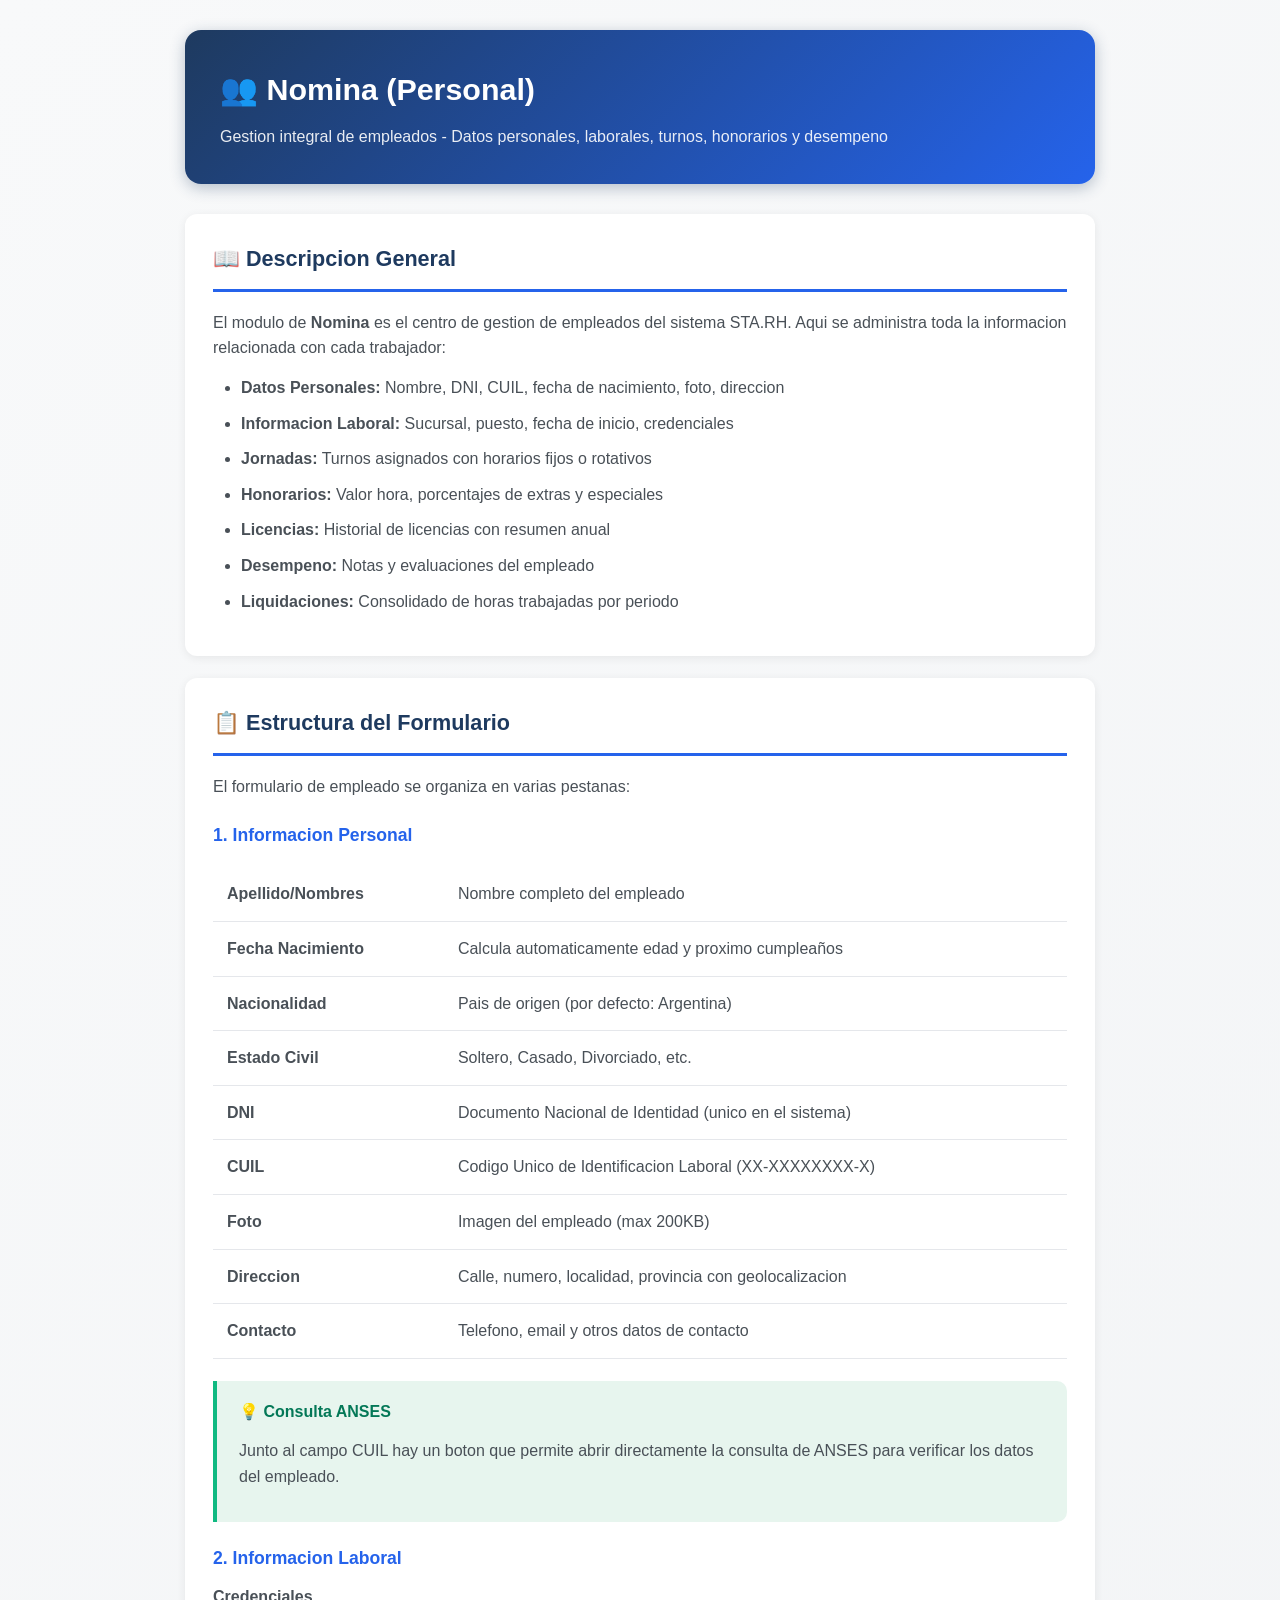
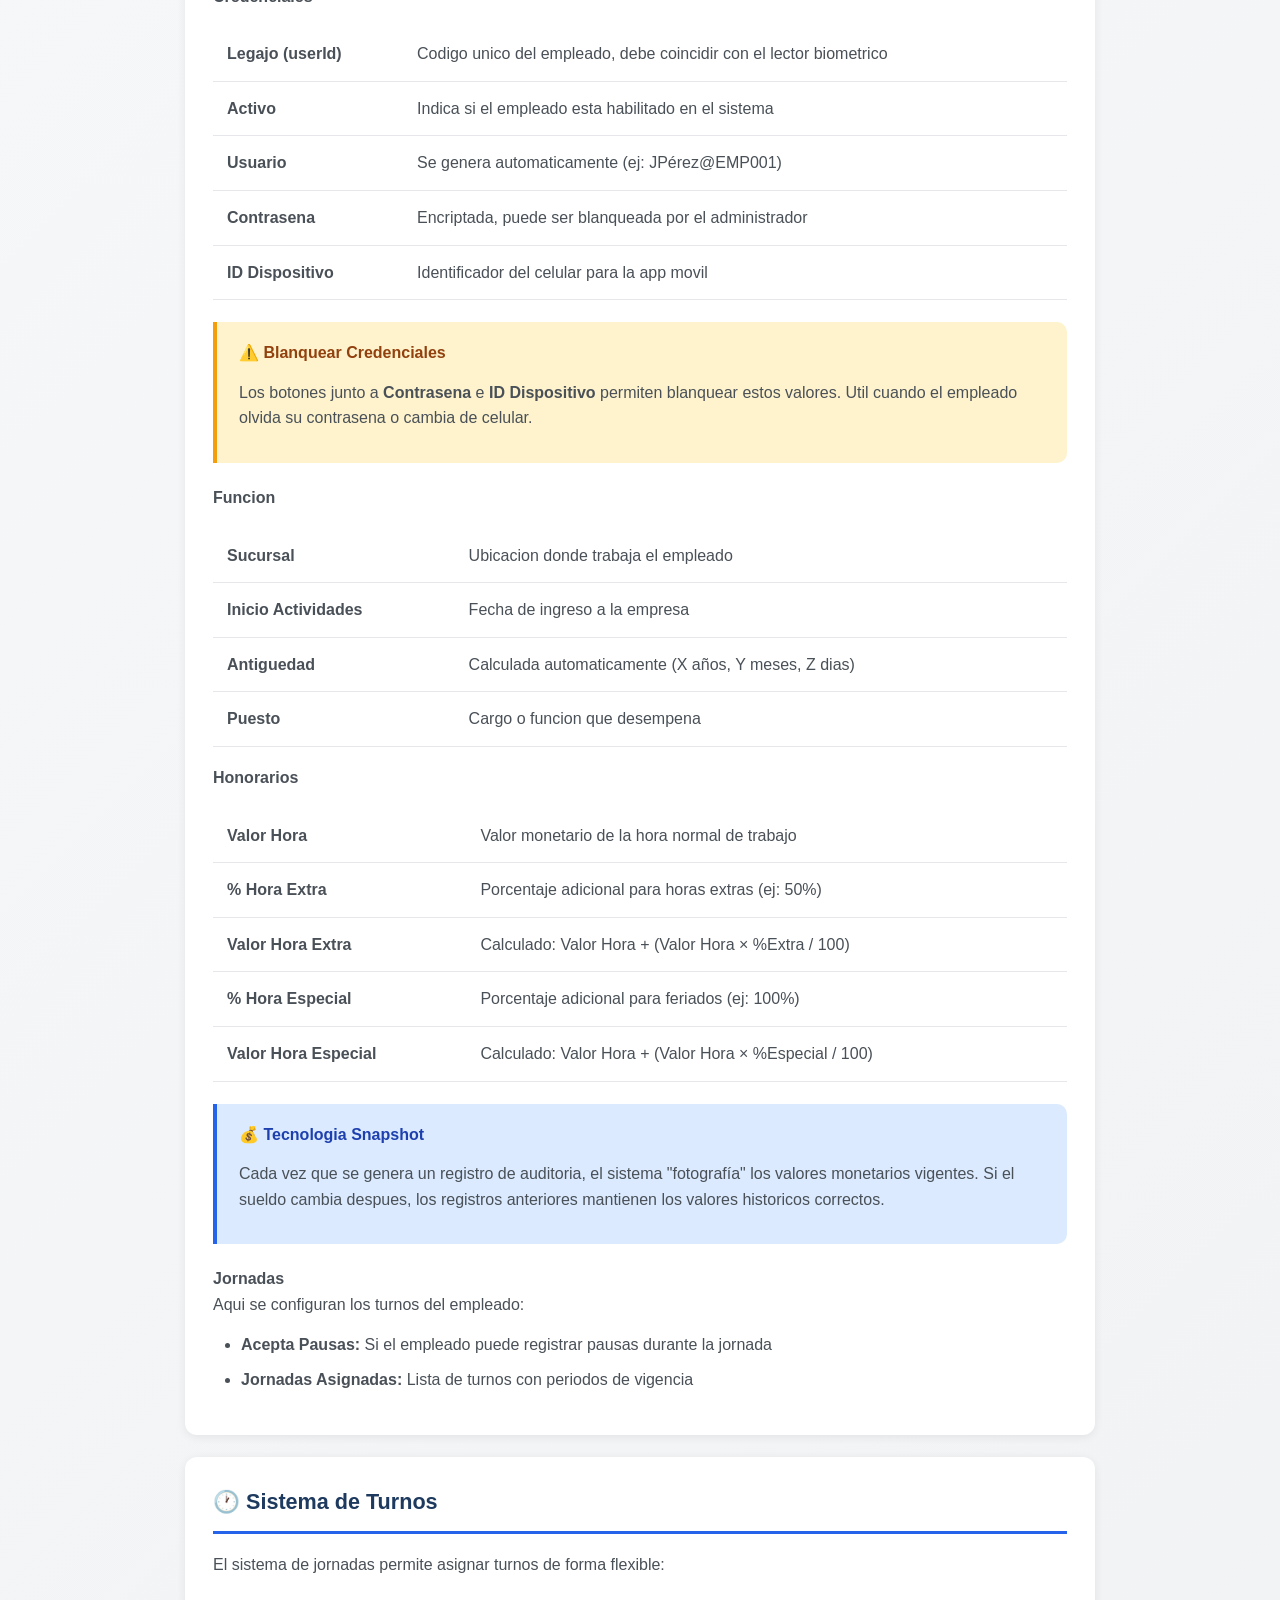
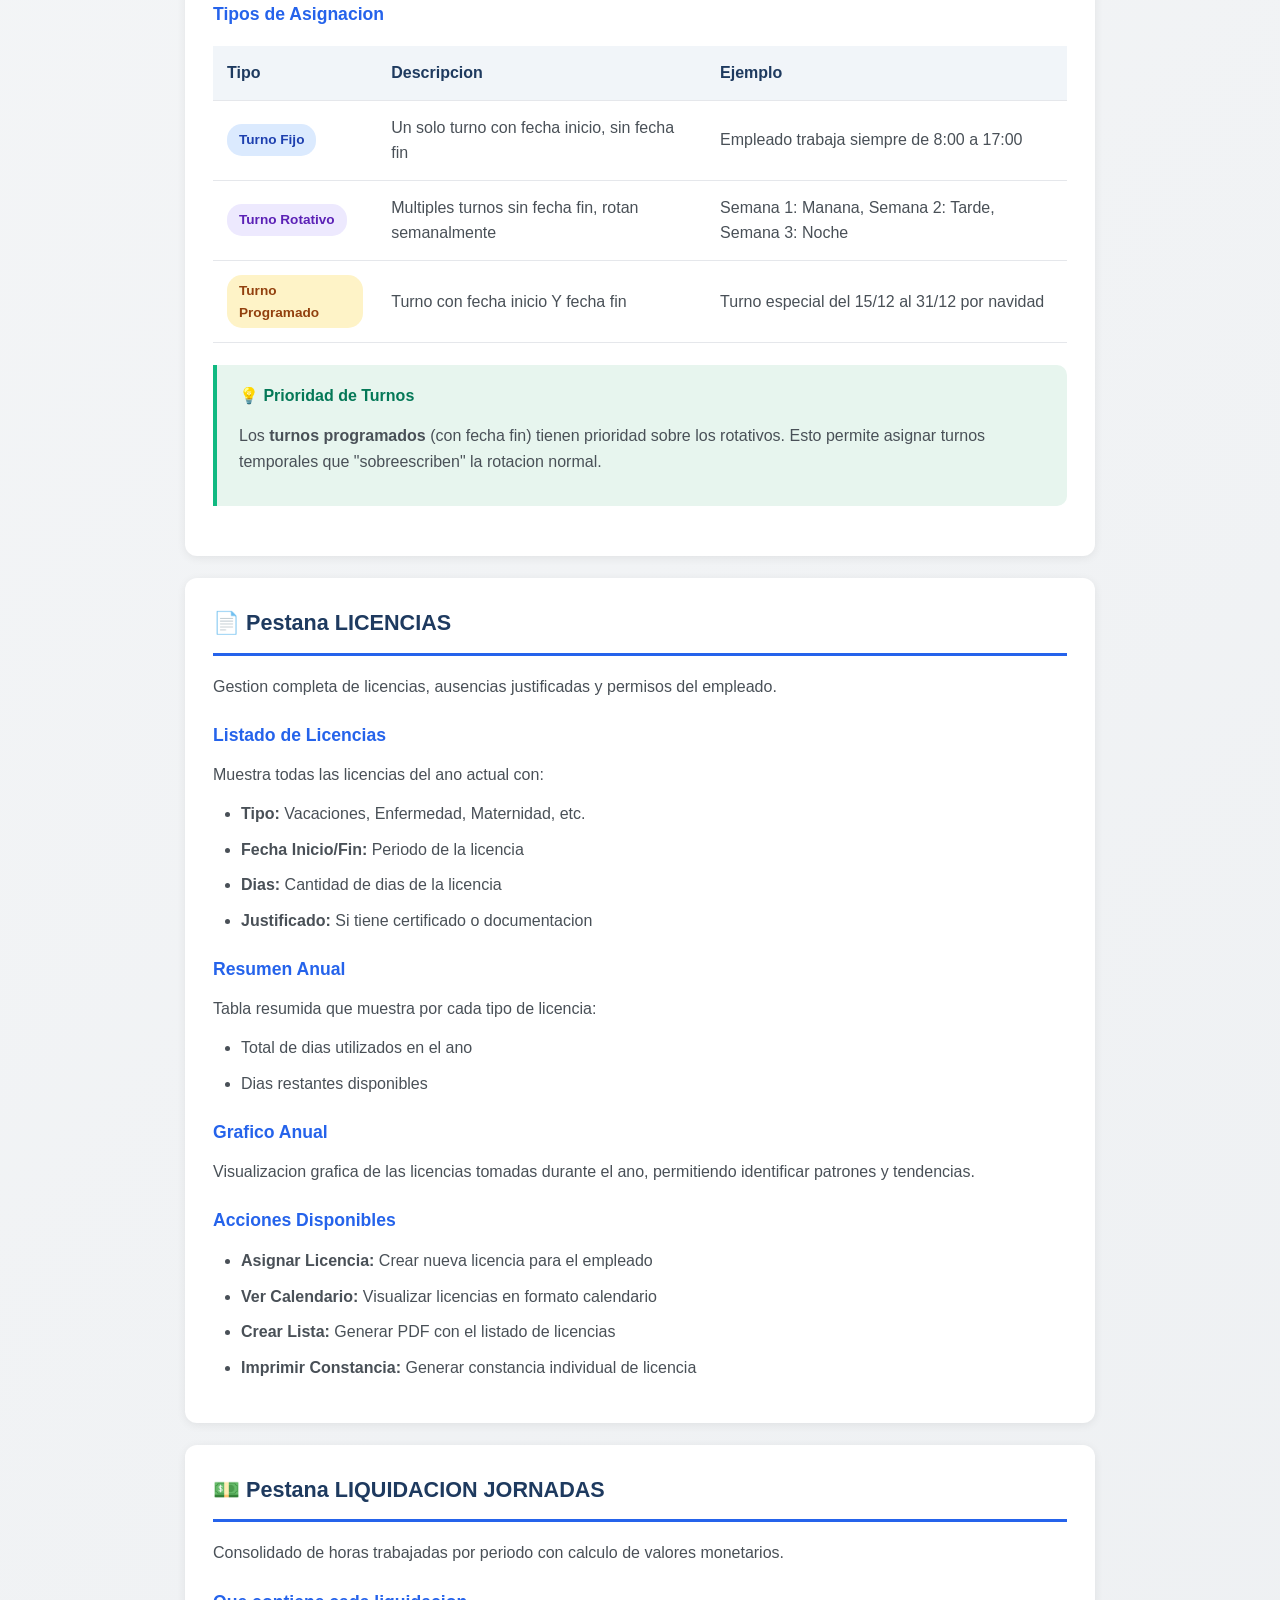
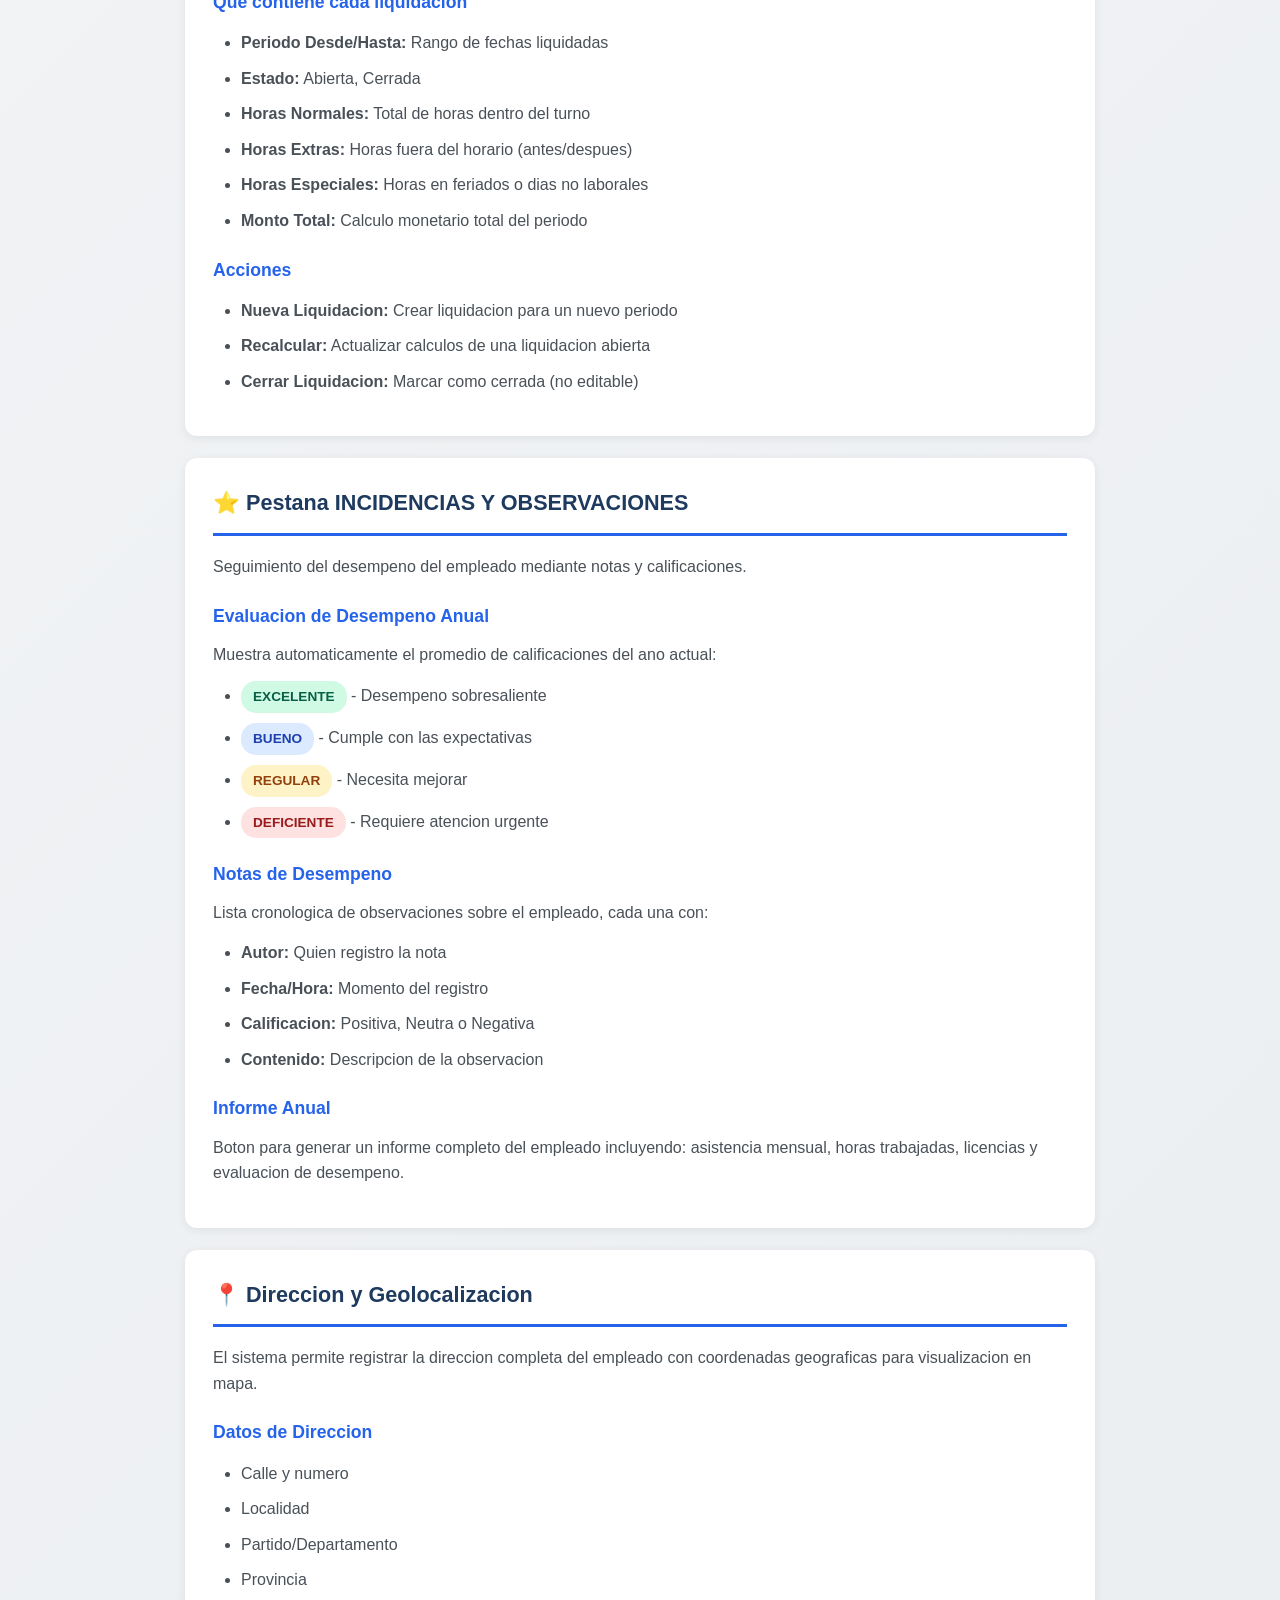
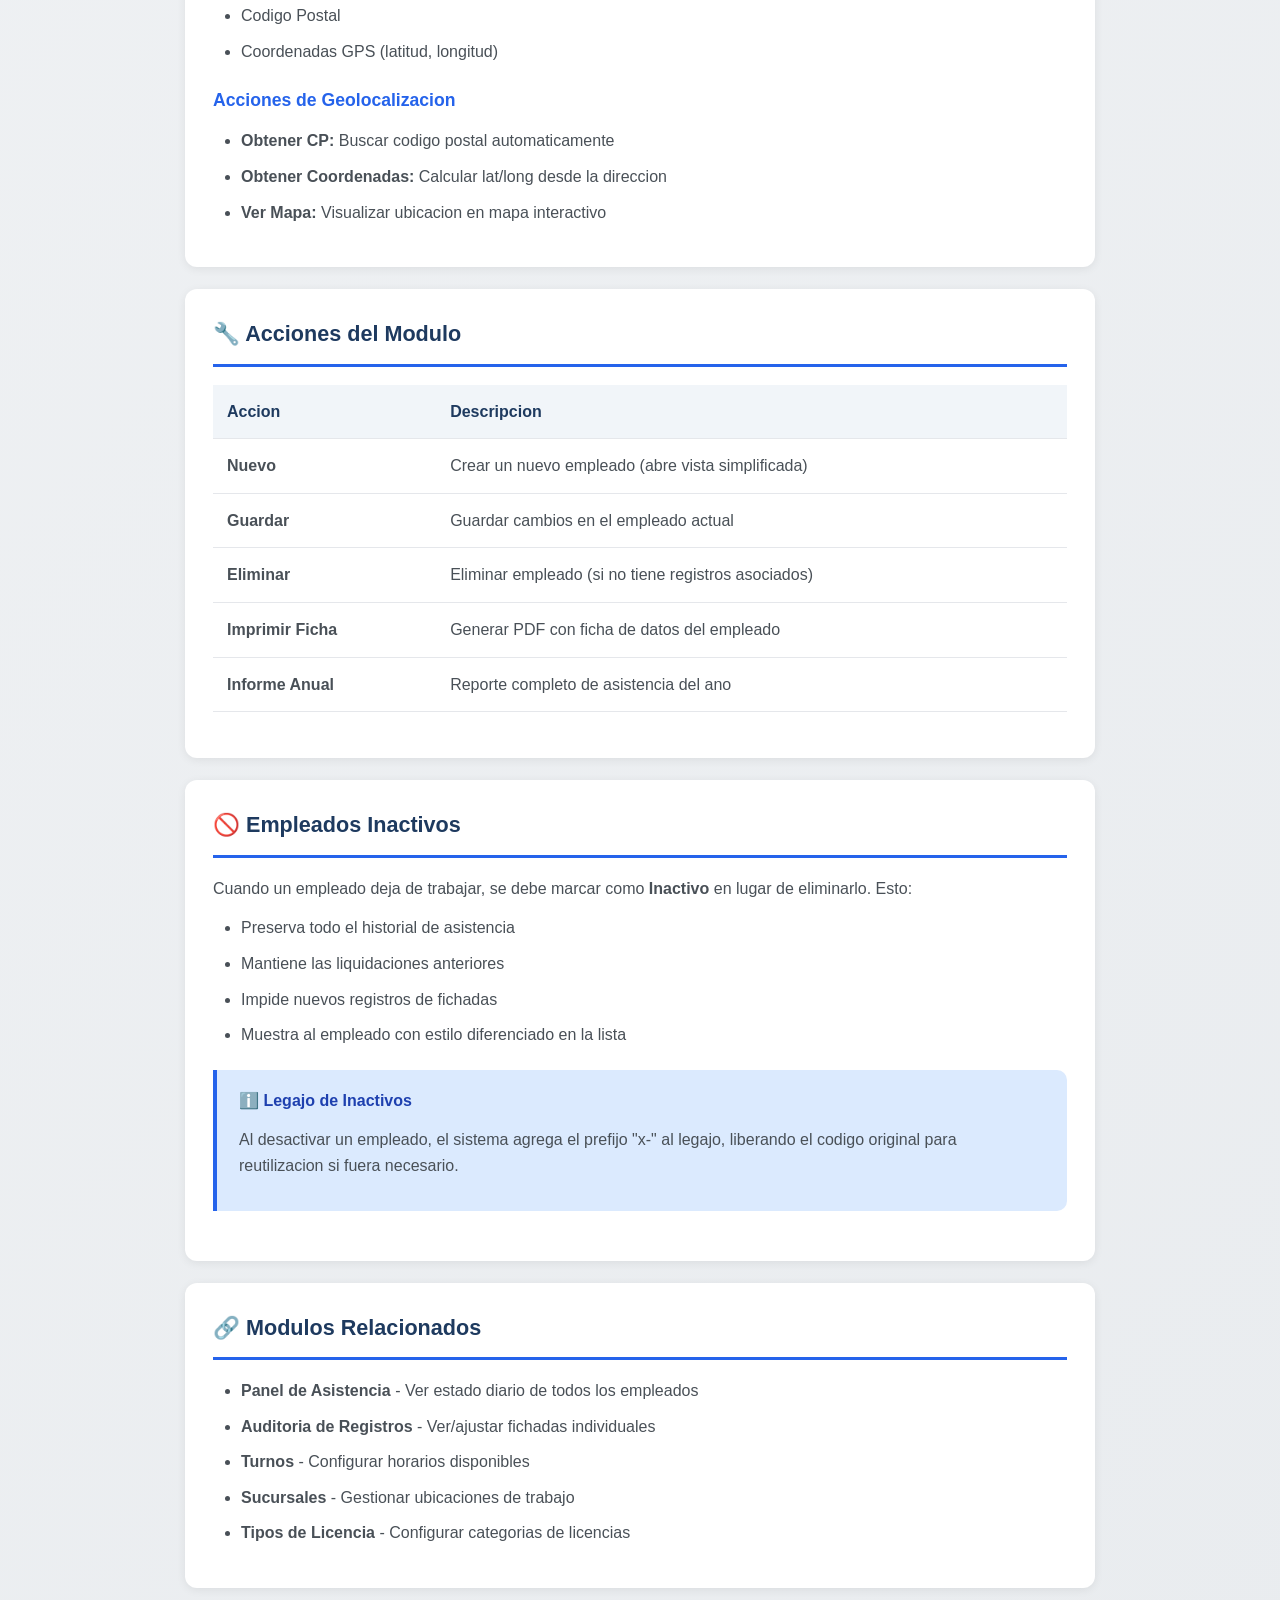
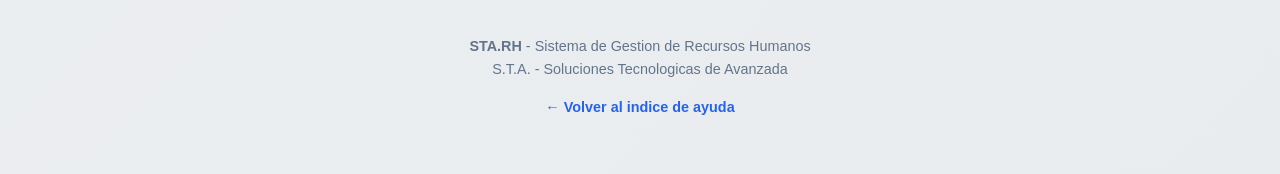
==== src/main/webapp/help/Personal_es.html @ b10b338a "help Signed-off-by: mem1979 <mem1979@gmail.com>" ====
<!DOCTYPE html>
<html lang="es">

<head>
    <meta charset="UTF-8">
    <meta name="viewport" content="width=device-width, initial-scale=1.0">
    <title>Ayuda - Nomina (Personal) | STA.RH</title>
    <link rel="stylesheet" href="help.css">
</head>

<body>
    <div class="help-container">

        <header class="help-header">
            <h1>👥 Nomina (Personal)</h1>
            <p>Gestion integral de empleados - Datos personales, laborales, turnos, honorarios y desempeno</p>
        </header>

        <!-- Descripcion General -->
        <section class="section">
            <h2>📖 Descripcion General</h2>
            <p>
                El modulo de <strong>Nomina</strong> es el centro de gestion de empleados del sistema STA.RH.
                Aqui se administra toda la informacion relacionada con cada trabajador:
            </p>
            <ul>
                <li><strong>Datos Personales:</strong> Nombre, DNI, CUIL, fecha de nacimiento, foto, direccion</li>
                <li><strong>Informacion Laboral:</strong> Sucursal, puesto, fecha de inicio, credenciales</li>
                <li><strong>Jornadas:</strong> Turnos asignados con horarios fijos o rotativos</li>
                <li><strong>Honorarios:</strong> Valor hora, porcentajes de extras y especiales</li>
                <li><strong>Licencias:</strong> Historial de licencias con resumen anual</li>
                <li><strong>Desempeno:</strong> Notas y evaluaciones del empleado</li>
                <li><strong>Liquidaciones:</strong> Consolidado de horas trabajadas por periodo</li>
            </ul>
        </section>

        <!-- Pestanas del Formulario -->
        <section class="section">
            <h2>📋 Estructura del Formulario</h2>
            <p>El formulario de empleado se organiza en varias pestanas:</p>

            <h3>1. Informacion Personal</h3>
            <table class="data-table">
                <tbody>
                    <tr>
                        <td><strong>Apellido/Nombres</strong></td>
                        <td>Nombre completo del empleado</td>
                    </tr>
                    <tr>
                        <td><strong>Fecha Nacimiento</strong></td>
                        <td>Calcula automaticamente edad y proximo cumpleaños</td>
                    </tr>
                    <tr>
                        <td><strong>Nacionalidad</strong></td>
                        <td>Pais de origen (por defecto: Argentina)</td>
                    </tr>
                    <tr>
                        <td><strong>Estado Civil</strong></td>
                        <td>Soltero, Casado, Divorciado, etc.</td>
                    </tr>
                    <tr>
                        <td><strong>DNI</strong></td>
                        <td>Documento Nacional de Identidad (unico en el sistema)</td>
                    </tr>
                    <tr>
                        <td><strong>CUIL</strong></td>
                        <td>Codigo Unico de Identificacion Laboral (XX-XXXXXXXX-X)</td>
                    </tr>
                    <tr>
                        <td><strong>Foto</strong></td>
                        <td>Imagen del empleado (max 200KB)</td>
                    </tr>
                    <tr>
                        <td><strong>Direccion</strong></td>
                        <td>Calle, numero, localidad, provincia con geolocalizacion</td>
                    </tr>
                    <tr>
                        <td><strong>Contacto</strong></td>
                        <td>Telefono, email y otros datos de contacto</td>
                    </tr>
                </tbody>
            </table>

            <div class="tip">
                <p class="tip-title">💡 Consulta ANSES</p>
                <p>
                    Junto al campo CUIL hay un boton que permite abrir directamente la consulta de ANSES
                    para verificar los datos del empleado.
                </p>
            </div>

            <h3>2. Informacion Laboral</h3>
            <h4>Credenciales</h4>
            <table class="data-table">
                <tbody>
                    <tr>
                        <td><strong>Legajo (userId)</strong></td>
                        <td>Codigo unico del empleado, debe coincidir con el lector biometrico</td>
                    </tr>
                    <tr>
                        <td><strong>Activo</strong></td>
                        <td>Indica si el empleado esta habilitado en el sistema</td>
                    </tr>
                    <tr>
                        <td><strong>Usuario</strong></td>
                        <td>Se genera automaticamente (ej: JPérez@EMP001)</td>
                    </tr>
                    <tr>
                        <td><strong>Contrasena</strong></td>
                        <td>Encriptada, puede ser blanqueada por el administrador</td>
                    </tr>
                    <tr>
                        <td><strong>ID Dispositivo</strong></td>
                        <td>Identificador del celular para la app movil</td>
                    </tr>
                </tbody>
            </table>

            <div class="warning">
                <p class="warning-title">⚠️ Blanquear Credenciales</p>
                <p>
                    Los botones junto a <strong>Contrasena</strong> e <strong>ID Dispositivo</strong> permiten
                    blanquear estos valores. Util cuando el empleado olvida su contrasena o cambia de celular.
                </p>
            </div>

            <h4>Funcion</h4>
            <table class="data-table">
                <tbody>
                    <tr>
                        <td><strong>Sucursal</strong></td>
                        <td>Ubicacion donde trabaja el empleado</td>
                    </tr>
                    <tr>
                        <td><strong>Inicio Actividades</strong></td>
                        <td>Fecha de ingreso a la empresa</td>
                    </tr>
                    <tr>
                        <td><strong>Antiguedad</strong></td>
                        <td>Calculada automaticamente (X años, Y meses, Z dias)</td>
                    </tr>
                    <tr>
                        <td><strong>Puesto</strong></td>
                        <td>Cargo o funcion que desempena</td>
                    </tr>
                </tbody>
            </table>

            <h4>Honorarios</h4>
            <table class="data-table">
                <tbody>
                    <tr>
                        <td><strong>Valor Hora</strong></td>
                        <td>Valor monetario de la hora normal de trabajo</td>
                    </tr>
                    <tr>
                        <td><strong>% Hora Extra</strong></td>
                        <td>Porcentaje adicional para horas extras (ej: 50%)</td>
                    </tr>
                    <tr>
                        <td><strong>Valor Hora Extra</strong></td>
                        <td>Calculado: Valor Hora + (Valor Hora × %Extra / 100)</td>
                    </tr>
                    <tr>
                        <td><strong>% Hora Especial</strong></td>
                        <td>Porcentaje adicional para feriados (ej: 100%)</td>
                    </tr>
                    <tr>
                        <td><strong>Valor Hora Especial</strong></td>
                        <td>Calculado: Valor Hora + (Valor Hora × %Especial / 100)</td>
                    </tr>
                </tbody>
            </table>

            <div class="info">
                <p class="info-title">💰 Tecnologia Snapshot</p>
                <p>
                    Cada vez que se genera un registro de auditoria, el sistema "fotografía" los valores
                    monetarios vigentes. Si el sueldo cambia despues, los registros anteriores mantienen
                    los valores historicos correctos.
                </p>
            </div>

            <h4>Jornadas</h4>
            <p>Aqui se configuran los turnos del empleado:</p>
            <ul>
                <li><strong>Acepta Pausas:</strong> Si el empleado puede registrar pausas durante la jornada</li>
                <li><strong>Jornadas Asignadas:</strong> Lista de turnos con periodos de vigencia</li>
            </ul>
        </section>

        <!-- Turnos y Jornadas -->
        <section class="section">
            <h2>🕐 Sistema de Turnos</h2>
            <p>
                El sistema de jornadas permite asignar turnos de forma flexible:
            </p>

            <h3>Tipos de Asignacion</h3>
            <table class="data-table">
                <thead>
                    <tr>
                        <th>Tipo</th>
                        <th>Descripcion</th>
                        <th>Ejemplo</th>
                    </tr>
                </thead>
                <tbody>
                    <tr>
                        <td><span class="status-badge status-blue">Turno Fijo</span></td>
                        <td>Un solo turno con fecha inicio, sin fecha fin</td>
                        <td>Empleado trabaja siempre de 8:00 a 17:00</td>
                    </tr>
                    <tr>
                        <td><span class="status-badge status-purple">Turno Rotativo</span></td>
                        <td>Multiples turnos sin fecha fin, rotan semanalmente</td>
                        <td>Semana 1: Manana, Semana 2: Tarde, Semana 3: Noche</td>
                    </tr>
                    <tr>
                        <td><span class="status-badge status-yellow">Turno Programado</span></td>
                        <td>Turno con fecha inicio Y fecha fin</td>
                        <td>Turno especial del 15/12 al 31/12 por navidad</td>
                    </tr>
                </tbody>
            </table>

            <div class="tip">
                <p class="tip-title">💡 Prioridad de Turnos</p>
                <p>
                    Los <strong>turnos programados</strong> (con fecha fin) tienen prioridad sobre los rotativos.
                    Esto permite asignar turnos temporales que "sobreescriben" la rotacion normal.
                </p>
            </div>
        </section>

        <!-- Licencias -->
        <section class="section">
            <h2>📄 Pestana LICENCIAS</h2>
            <p>
                Gestion completa de licencias, ausencias justificadas y permisos del empleado.
            </p>

            <h3>Listado de Licencias</h3>
            <p>Muestra todas las licencias del ano actual con:</p>
            <ul>
                <li><strong>Tipo:</strong> Vacaciones, Enfermedad, Maternidad, etc.</li>
                <li><strong>Fecha Inicio/Fin:</strong> Periodo de la licencia</li>
                <li><strong>Dias:</strong> Cantidad de dias de la licencia</li>
                <li><strong>Justificado:</strong> Si tiene certificado o documentacion</li>
            </ul>

            <h3>Resumen Anual</h3>
            <p>
                Tabla resumida que muestra por cada tipo de licencia:
            </p>
            <ul>
                <li>Total de dias utilizados en el ano</li>
                <li>Dias restantes disponibles</li>
            </ul>

            <h3>Grafico Anual</h3>
            <p>
                Visualizacion grafica de las licencias tomadas durante el ano,
                permitiendo identificar patrones y tendencias.
            </p>

            <h3>Acciones Disponibles</h3>
            <ul>
                <li><strong>Asignar Licencia:</strong> Crear nueva licencia para el empleado</li>
                <li><strong>Ver Calendario:</strong> Visualizar licencias en formato calendario</li>
                <li><strong>Crear Lista:</strong> Generar PDF con el listado de licencias</li>
                <li><strong>Imprimir Constancia:</strong> Generar constancia individual de licencia</li>
            </ul>
        </section>

        <!-- Liquidacion -->
        <section class="section">
            <h2>💵 Pestana LIQUIDACION JORNADAS</h2>
            <p>
                Consolidado de horas trabajadas por periodo con calculo de valores monetarios.
            </p>

            <h3>Que contiene cada liquidacion</h3>
            <ul>
                <li><strong>Periodo Desde/Hasta:</strong> Rango de fechas liquidadas</li>
                <li><strong>Estado:</strong> Abierta, Cerrada</li>
                <li><strong>Horas Normales:</strong> Total de horas dentro del turno</li>
                <li><strong>Horas Extras:</strong> Horas fuera del horario (antes/despues)</li>
                <li><strong>Horas Especiales:</strong> Horas en feriados o dias no laborales</li>
                <li><strong>Monto Total:</strong> Calculo monetario total del periodo</li>
            </ul>

            <h3>Acciones</h3>
            <ul>
                <li><strong>Nueva Liquidacion:</strong> Crear liquidacion para un nuevo periodo</li>
                <li><strong>Recalcular:</strong> Actualizar calculos de una liquidacion abierta</li>
                <li><strong>Cerrar Liquidacion:</strong> Marcar como cerrada (no editable)</li>
            </ul>
        </section>

        <!-- Desempeno -->
        <section class="section">
            <h2>⭐ Pestana INCIDENCIAS Y OBSERVACIONES</h2>
            <p>
                Seguimiento del desempeno del empleado mediante notas y calificaciones.
            </p>

            <h3>Evaluacion de Desempeno Anual</h3>
            <p>
                Muestra automaticamente el promedio de calificaciones del ano actual:
            </p>
            <ul>
                <li><span class="status-badge status-green">EXCELENTE</span> - Desempeno sobresaliente</li>
                <li><span class="status-badge status-blue">BUENO</span> - Cumple con las expectativas</li>
                <li><span class="status-badge status-yellow">REGULAR</span> - Necesita mejorar</li>
                <li><span class="status-badge status-red">DEFICIENTE</span> - Requiere atencion urgente</li>
            </ul>

            <h3>Notas de Desempeno</h3>
            <p>
                Lista cronologica de observaciones sobre el empleado, cada una con:
            </p>
            <ul>
                <li><strong>Autor:</strong> Quien registro la nota</li>
                <li><strong>Fecha/Hora:</strong> Momento del registro</li>
                <li><strong>Calificacion:</strong> Positiva, Neutra o Negativa</li>
                <li><strong>Contenido:</strong> Descripcion de la observacion</li>
            </ul>

            <h3>Informe Anual</h3>
            <p>
                Boton para generar un informe completo del empleado incluyendo:
                asistencia mensual, horas trabajadas, licencias y evaluacion de desempeno.
            </p>
        </section>

        <!-- Direccion y Mapa -->
        <section class="section">
            <h2>📍 Direccion y Geolocalizacion</h2>
            <p>
                El sistema permite registrar la direccion completa del empleado con
                coordenadas geograficas para visualizacion en mapa.
            </p>

            <h3>Datos de Direccion</h3>
            <ul>
                <li>Calle y numero</li>
                <li>Localidad</li>
                <li>Partido/Departamento</li>
                <li>Provincia</li>
                <li>Codigo Postal</li>
                <li>Coordenadas GPS (latitud, longitud)</li>
            </ul>

            <h3>Acciones de Geolocalizacion</h3>
            <ul>
                <li><strong>Obtener CP:</strong> Buscar codigo postal automaticamente</li>
                <li><strong>Obtener Coordenadas:</strong> Calcular lat/long desde la direccion</li>
                <li><strong>Ver Mapa:</strong> Visualizar ubicacion en mapa interactivo</li>
            </ul>
        </section>

        <!-- Acciones del Modulo -->
        <section class="section">
            <h2>🔧 Acciones del Modulo</h2>

            <table class="data-table">
                <thead>
                    <tr>
                        <th>Accion</th>
                        <th>Descripcion</th>
                    </tr>
                </thead>
                <tbody>
                    <tr>
                        <td><strong>Nuevo</strong></td>
                        <td>Crear un nuevo empleado (abre vista simplificada)</td>
                    </tr>
                    <tr>
                        <td><strong>Guardar</strong></td>
                        <td>Guardar cambios en el empleado actual</td>
                    </tr>
                    <tr>
                        <td><strong>Eliminar</strong></td>
                        <td>Eliminar empleado (si no tiene registros asociados)</td>
                    </tr>
                    <tr>
                        <td><strong>Imprimir Ficha</strong></td>
                        <td>Generar PDF con ficha de datos del empleado</td>
                    </tr>
                    <tr>
                        <td><strong>Informe Anual</strong></td>
                        <td>Reporte completo de asistencia del ano</td>
                    </tr>
                </tbody>
            </table>
        </section>

        <!-- Empleados Inactivos -->
        <section class="section">
            <h2>🚫 Empleados Inactivos</h2>
            <p>
                Cuando un empleado deja de trabajar, se debe marcar como <strong>Inactivo</strong>
                en lugar de eliminarlo. Esto:
            </p>
            <ul>
                <li>Preserva todo el historial de asistencia</li>
                <li>Mantiene las liquidaciones anteriores</li>
                <li>Impide nuevos registros de fichadas</li>
                <li>Muestra al empleado con estilo diferenciado en la lista</li>
            </ul>

            <div class="info">
                <p class="info-title">ℹ️ Legajo de Inactivos</p>
                <p>
                    Al desactivar un empleado, el sistema agrega el prefijo "x-" al legajo,
                    liberando el codigo original para reutilizacion si fuera necesario.
                </p>
            </div>
        </section>

        <!-- Modulos Relacionados -->
        <section class="section">
            <h2>🔗 Modulos Relacionados</h2>
            <ul>
                <li><strong>Panel de Asistencia</strong> - Ver estado diario de todos los empleados</li>
                <li><strong>Auditoria de Registros</strong> - Ver/ajustar fichadas individuales</li>
                <li><strong>Turnos</strong> - Configurar horarios disponibles</li>
                <li><strong>Sucursales</strong> - Gestionar ubicaciones de trabajo</li>
                <li><strong>Tipos de Licencia</strong> - Configurar categorias de licencias</li>
            </ul>
        </section>

        <footer class="help-footer">
            <p><strong>STA.RH</strong> - Sistema de Gestion de Recursos Humanos</p>
            <p>S.T.A. - Soluciones Tecnologicas de Avanzada</p>
            <a href="index.html" class="back-link">← Volver al indice de ayuda</a>
        </footer>

    </div>
</body>

</html>
---- src/main/webapp/help/help.css ----
/* =============================================================================
   HELP SYSTEM STYLES - STA.RH
   ============================================================================= */

* {
    margin: 0;
    padding: 0;
    box-sizing: border-box;
}

body {
    font-family: 'Segoe UI', Tahoma, Geneva, Verdana, sans-serif;
    line-height: 1.6;
    color: #495057;
    background: linear-gradient(135deg, #f8f9fa 0%, #e9ecef 100%);
    min-height: 100vh;
}

.help-container {
    max-width: 950px;
    margin: 0 auto;
    padding: 30px 20px;
}

.help-header {
    background: linear-gradient(135deg, #1e3a5f 0%, #2563eb 100%);
    color: white;
    padding: 35px;
    border-radius: 16px;
    margin-bottom: 30px;
    box-shadow: 0 4px 15px rgba(30, 58, 95, 0.3);
}

.help-header h1 {
    font-size: 1.9rem;
    margin-bottom: 10px;
}

.help-header p {
    opacity: 0.9;
    font-size: 1rem;
}

.section {
    background: white;
    border-radius: 12px;
    padding: 28px;
    margin-bottom: 22px;
    box-shadow: 0 2px 10px rgba(0, 0, 0, 0.07);
}

.section h2 {
    color: #1e3a5f;
    font-size: 1.35rem;
    margin-bottom: 18px;
    padding-bottom: 12px;
    border-bottom: 3px solid #2563eb;
}

.section h3 {
    color: #2563eb;
    font-size: 1.1rem;
    margin: 22px 0 12px;
}

.section p {
    margin-bottom: 14px;
}

.section ul,
.section ol {
    margin: 14px 0 14px 28px;
}

.section li {
    margin-bottom: 10px;
}

/* Alert boxes */
.tip {
    background: #e7f5ee;
    border-left: 4px solid #10b981;
    padding: 18px 22px;
    border-radius: 0 10px 10px 0;
    margin: 22px 0;
}

.tip-title {
    color: #047857;
    font-weight: 700;
    margin-bottom: 8px;
}

.warning {
    background: #fef3cd;
    border-left: 4px solid #f59e0b;
    padding: 18px 22px;
    border-radius: 0 10px 10px 0;
    margin: 22px 0;
}

.warning-title {
    color: #92400e;
    font-weight: 700;
    margin-bottom: 8px;
}

.info {
    background: #dbeafe;
    border-left: 4px solid #2563eb;
    padding: 18px 22px;
    border-radius: 0 10px 10px 0;
    margin: 22px 0;
}

.info-title {
    color: #1e40af;
    font-weight: 700;
    margin-bottom: 8px;
}

/* Tables */
.data-table {
    width: 100%;
    border-collapse: collapse;
    margin: 18px 0;
}

.data-table th,
.data-table td {
    padding: 14px;
    text-align: left;
    border-bottom: 1px solid #e5e7eb;
}

.data-table th {
    background: #f1f5f9;
    color: #1e3a5f;
    font-weight: 600;
}

.data-table tr:hover {
    background: #f8fafc;
}

/* Status badges */
.status-badge {
    display: inline-block;
    padding: 5px 12px;
    border-radius: 15px;
    font-size: 0.85rem;
    font-weight: 600;
}

.status-green {
    background: #d1fae5;
    color: #065f46;
}

.status-yellow {
    background: #fef3c7;
    color: #92400e;
}

.status-red {
    background: #fee2e2;
    color: #991b1b;
}

.status-blue {
    background: #dbeafe;
    color: #1e40af;
}

.status-purple {
    background: #ede9fe;
    color: #5b21b6;
}

.status-gray {
    background: #f3f4f6;
    color: #374151;
}

/* Footer */
.help-footer {
    text-align: center;
    padding: 25px;
    color: #64748b;
    font-size: 0.9rem;
}

.back-link {
    display: inline-block;
    margin-top: 15px;
    color: #2563eb;
    text-decoration: none;
    font-weight: 600;
}

.back-link:hover {
    text-decoration: underline;
}

/* Field groups */
.field-group {
    background: #f8fafc;
    border-radius: 8px;
    padding: 15px;
    margin: 10px 0;
}

.field-name {
    font-weight: 600;
    color: #1e3a5f;
}

/* Index page specific */
.module-grid {
    display: grid;
    grid-template-columns: repeat(auto-fit, minmax(280px, 1fr));
    gap: 20px;
}

.module-card {
    background: white;
    border-radius: 12px;
    padding: 25px;
    box-shadow: 0 2px 8px rgba(0, 0, 0, 0.08);
    text-decoration: none;
    color: inherit;
    transition: all 0.3s ease;
    border-left: 4px solid #2563eb;
    display: block;
}

.module-card:hover {
    transform: translateY(-4px);
    box-shadow: 0 8px 20px rgba(0, 0, 0, 0.12);
    border-left-color: #1e3a5f;
}

.module-card h3 {
    color: #1e3a5f;
    font-size: 1.2rem;
    margin-bottom: 10px;
}

.module-card p {
    color: #666;
    font-size: 0.95rem;
}

.module-icon {
    font-size: 1.5rem;
    margin-bottom: 10px;
}

.coming-soon {
    opacity: 0.6;
    cursor: default;
}

.coming-soon:hover {
    transform: none;
    box-shadow: 0 2px 8px rgba(0, 0, 0, 0.08);
}

.badge {
    display: inline-block;
    background: #fff9d6;
    color: #665200;
    font-size: 0.75rem;
    padding: 2px 8px;
    border-radius: 10px;
    margin-left: 8px;
}

/* Index header variant */
.help-header-index {
    background: linear-gradient(135deg, #1e3a5f 0%, #2563eb 100%);
    color: white;
    padding: 40px 30px;
    border-radius: 16px;
    margin-bottom: 30px;
    text-align: center;
    box-shadow: 0 4px 15px rgba(30, 58, 95, 0.3);
}

.help-header-index h1 {
    font-size: 2rem;
    margin-bottom: 10px;
}

.help-header-index p {
    opacity: 0.9;
    font-size: 1.1rem;
}
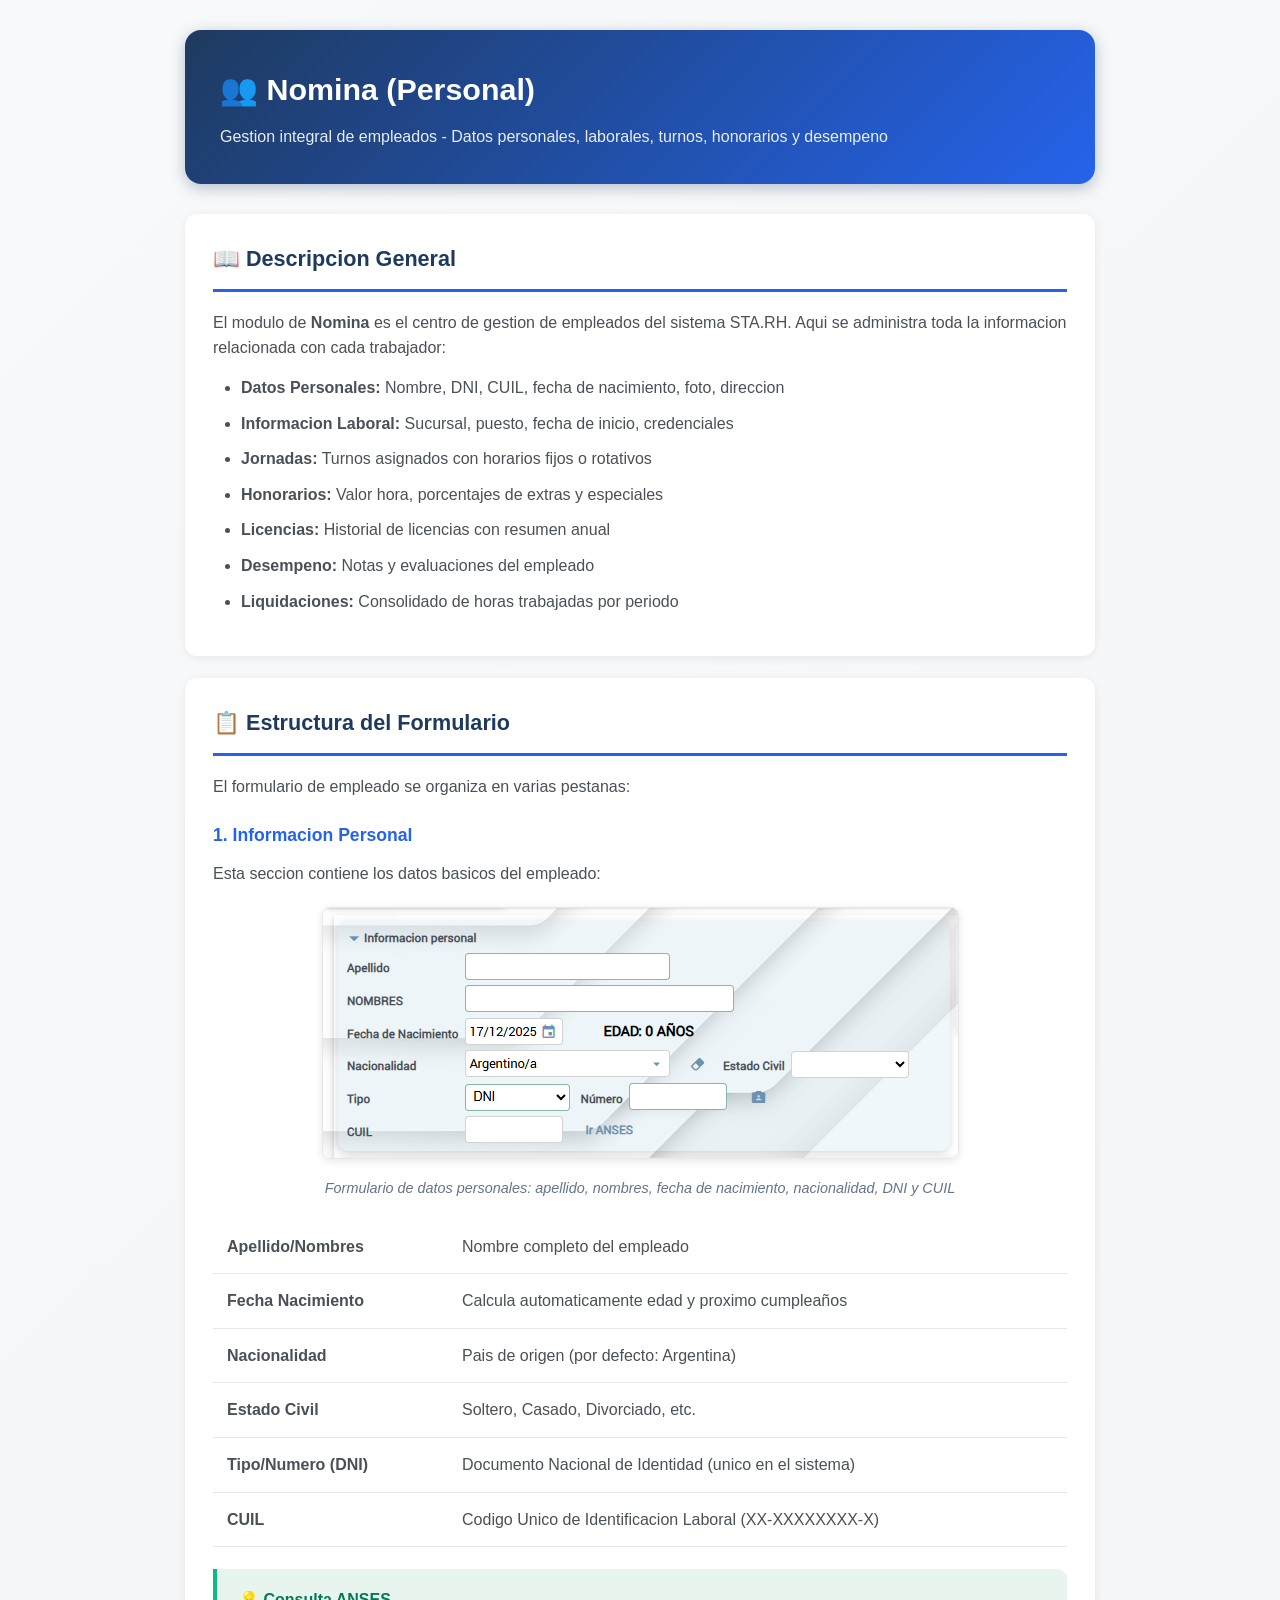
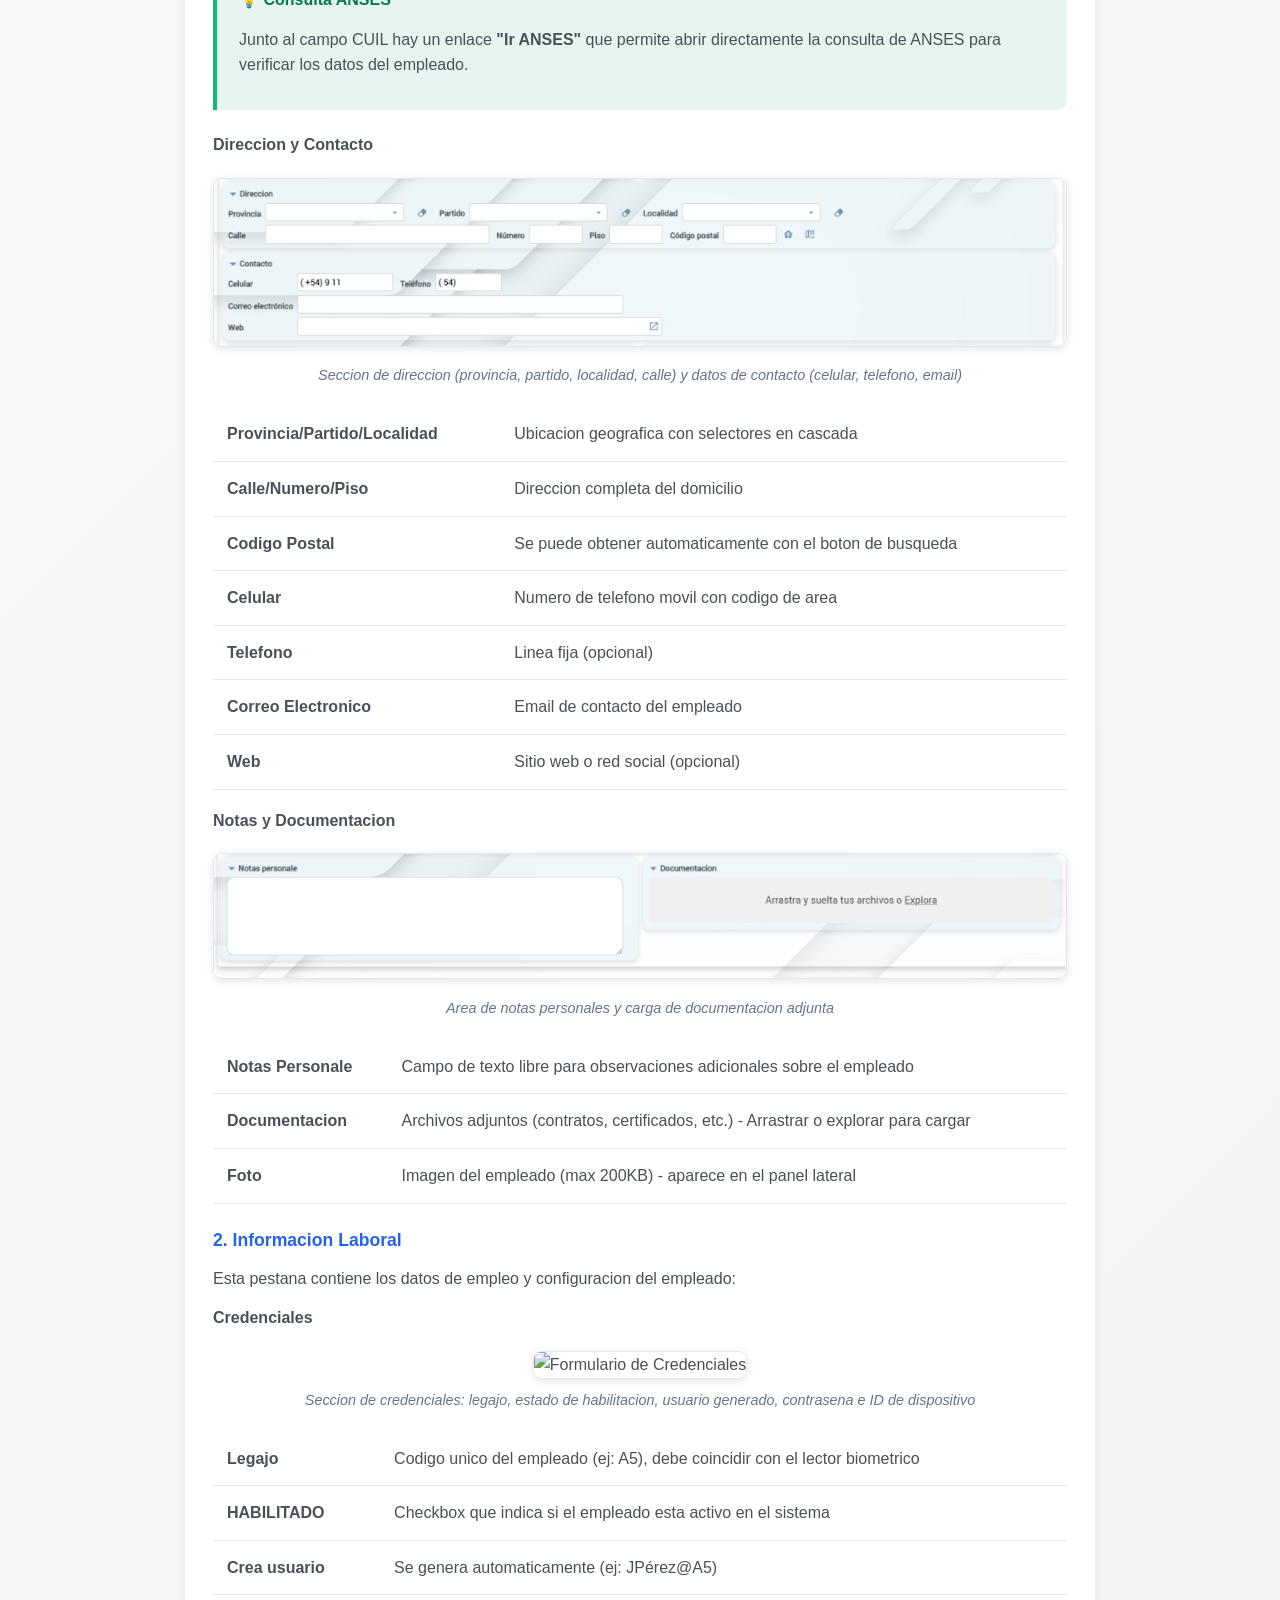
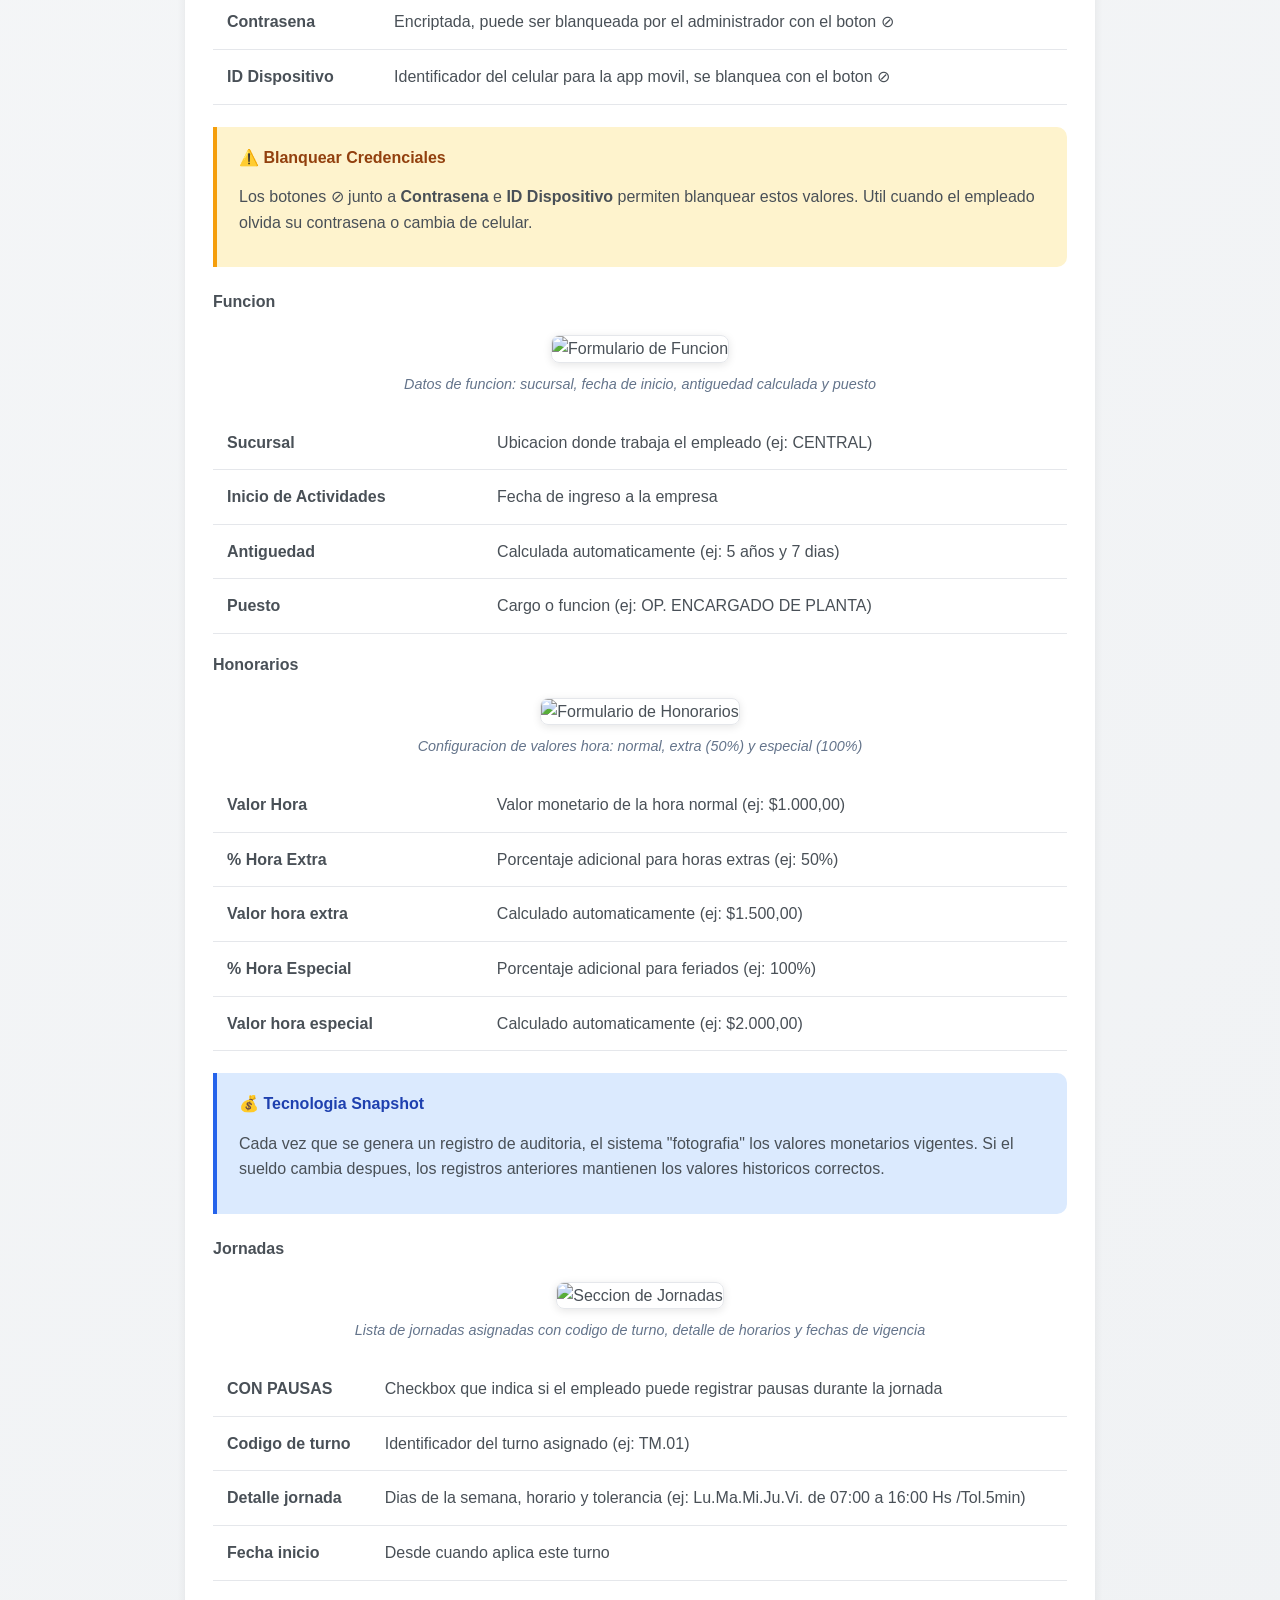
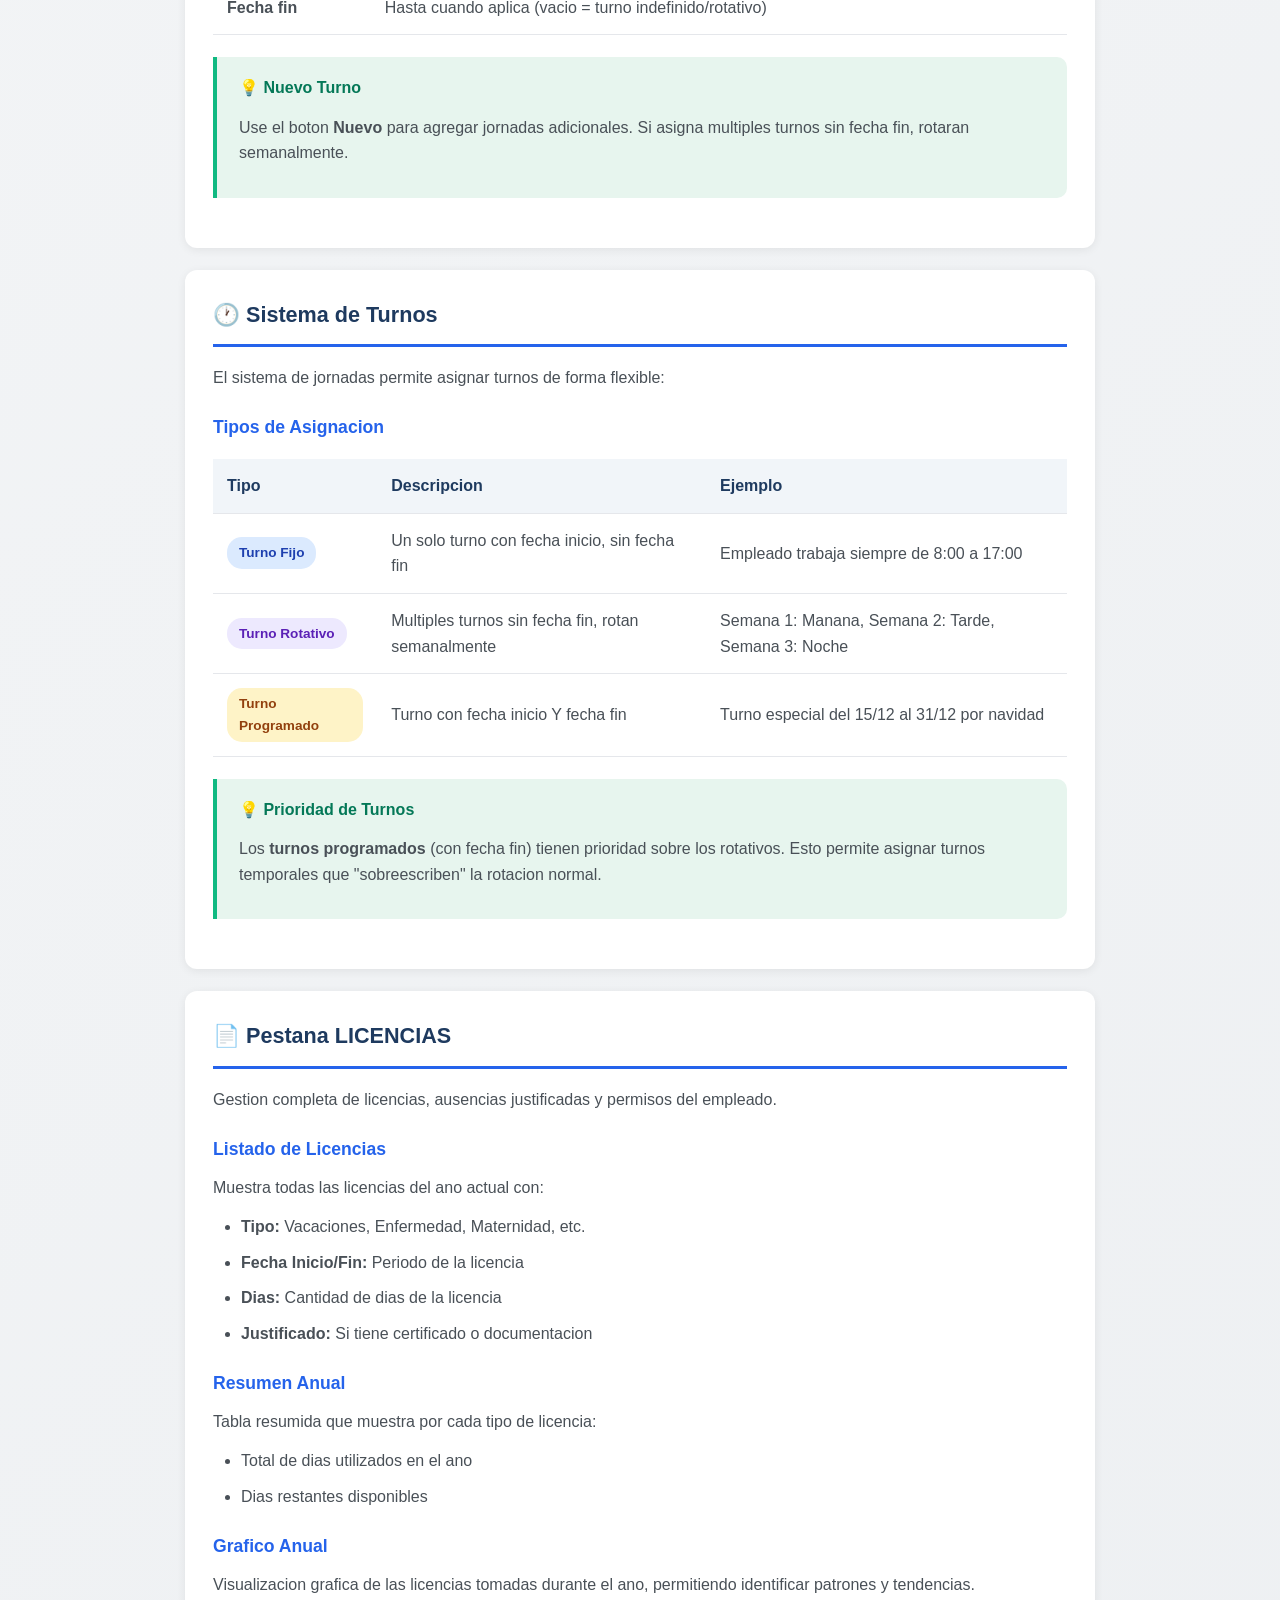
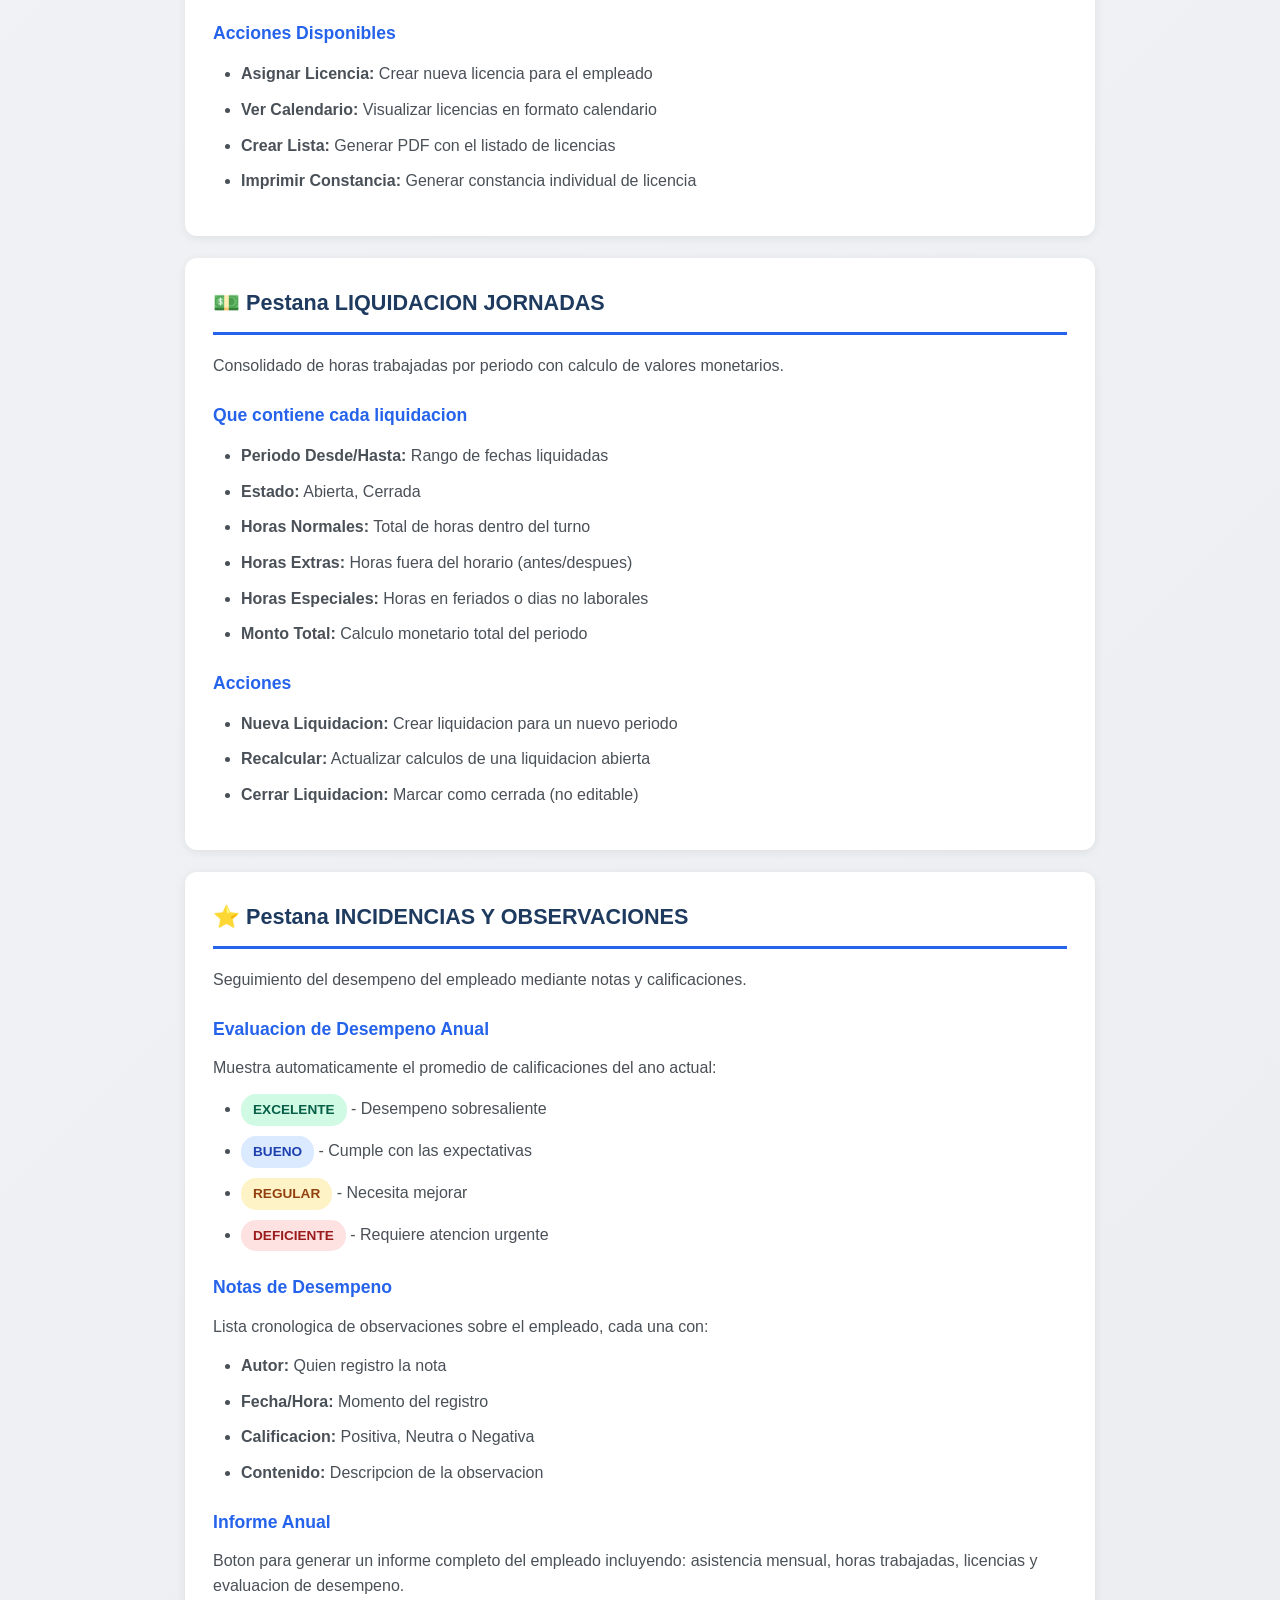
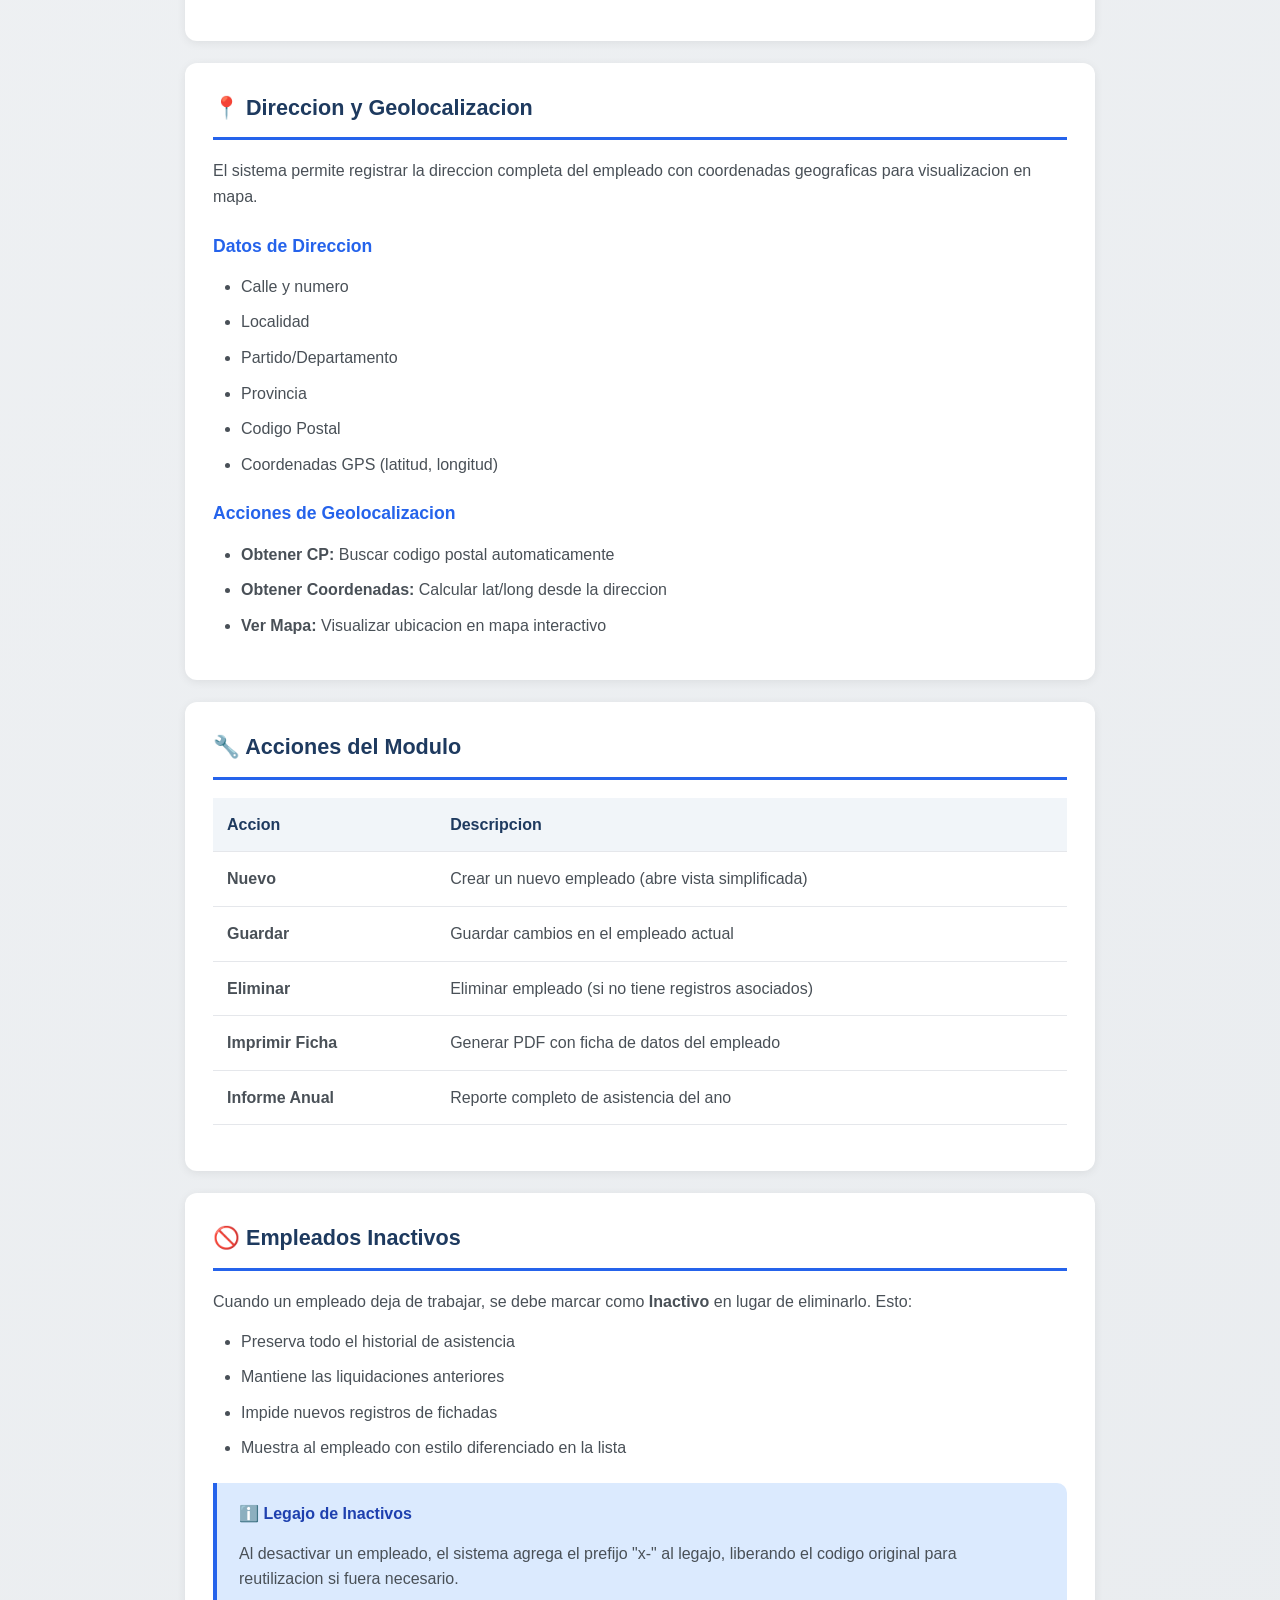
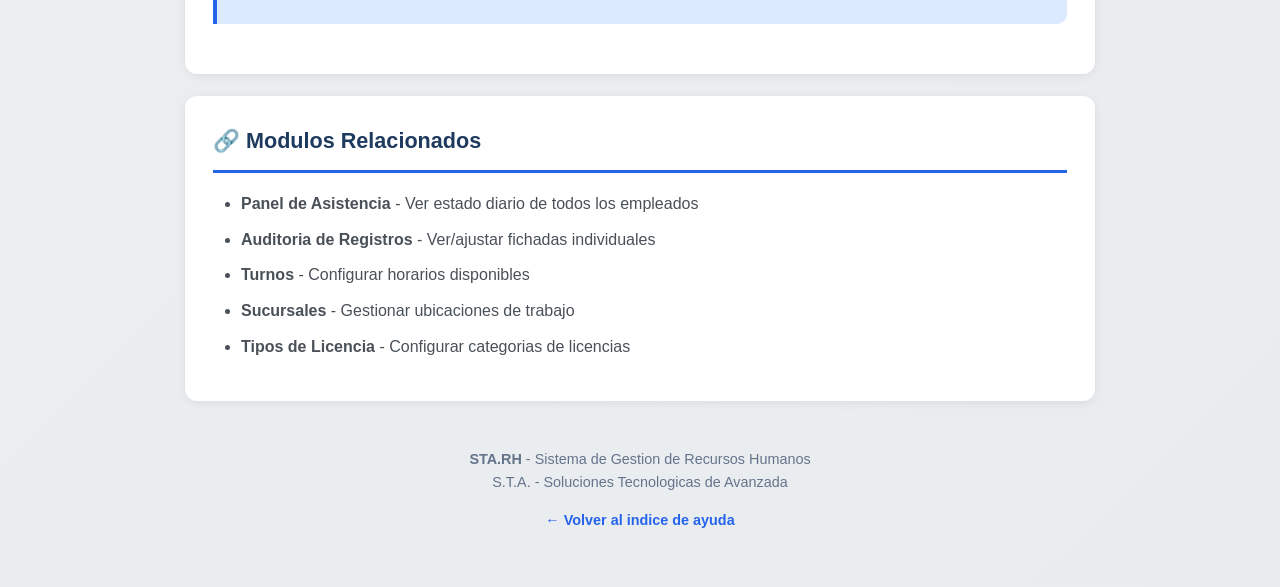
==== commit 24193ae4: "modulos de ayuda Signed-off-by: mem1979 <mem1979@gmail.com>" ====
--- a/src/main/webapp/help/Personal_es.html
+++ b/src/main/webapp/help/Personal_es.html
@@ -40,6 +40,15 @@
             <p>El formulario de empleado se organiza en varias pestanas:</p>
 
             <h3>1. Informacion Personal</h3>
+            <p>Esta seccion contiene los datos basicos del empleado:</p>
+
+            <!-- Screenshot: Datos personales -->
+            <figure class="screenshot">
+                <img src="img/personal_info_personal.png" alt="Formulario de Informacion Personal">
+                <figcaption>Formulario de datos personales: apellido, nombres, fecha de nacimiento, nacionalidad, DNI y
+                    CUIL</figcaption>
+            </figure>
+
             <table class="data-table">
                 <tbody>
                     <tr>
@@ -59,24 +68,12 @@
                         <td>Soltero, Casado, Divorciado, etc.</td>
                     </tr>
                     <tr>
-                        <td><strong>DNI</strong></td>
+                        <td><strong>Tipo/Numero (DNI)</strong></td>
                         <td>Documento Nacional de Identidad (unico en el sistema)</td>
                     </tr>
                     <tr>
                         <td><strong>CUIL</strong></td>
                         <td>Codigo Unico de Identificacion Laboral (XX-XXXXXXXX-X)</td>
-                    </tr>
-                    <tr>
-                        <td><strong>Foto</strong></td>
-                        <td>Imagen del empleado (max 200KB)</td>
-                    </tr>
-                    <tr>
-                        <td><strong>Direccion</strong></td>
-                        <td>Calle, numero, localidad, provincia con geolocalizacion</td>
-                    </tr>
-                    <tr>
-                        <td><strong>Contacto</strong></td>
-                        <td>Telefono, email y otros datos de contacto</td>
                     </tr>
                 </tbody>
             </table>
@@ -84,34 +81,111 @@
             <div class="tip">
                 <p class="tip-title">💡 Consulta ANSES</p>
                 <p>
-                    Junto al campo CUIL hay un boton que permite abrir directamente la consulta de ANSES
-                    para verificar los datos del empleado.
+                    Junto al campo CUIL hay un enlace <strong>"Ir ANSES"</strong> que permite abrir directamente
+                    la consulta de ANSES para verificar los datos del empleado.
                 </p>
             </div>
 
+            <h4>Direccion y Contacto</h4>
+
+            <!-- Screenshot: Direccion y Contacto -->
+            <figure class="screenshot">
+                <img src="img/personal_direccion_contacto.png" alt="Formulario de Direccion y Contacto">
+                <figcaption>Seccion de direccion (provincia, partido, localidad, calle) y datos de contacto (celular,
+                    telefono, email)</figcaption>
+            </figure>
+
+            <table class="data-table">
+                <tbody>
+                    <tr>
+                        <td><strong>Provincia/Partido/Localidad</strong></td>
+                        <td>Ubicacion geografica con selectores en cascada</td>
+                    </tr>
+                    <tr>
+                        <td><strong>Calle/Numero/Piso</strong></td>
+                        <td>Direccion completa del domicilio</td>
+                    </tr>
+                    <tr>
+                        <td><strong>Codigo Postal</strong></td>
+                        <td>Se puede obtener automaticamente con el boton de busqueda</td>
+                    </tr>
+                    <tr>
+                        <td><strong>Celular</strong></td>
+                        <td>Numero de telefono movil con codigo de area</td>
+                    </tr>
+                    <tr>
+                        <td><strong>Telefono</strong></td>
+                        <td>Linea fija (opcional)</td>
+                    </tr>
+                    <tr>
+                        <td><strong>Correo Electronico</strong></td>
+                        <td>Email de contacto del empleado</td>
+                    </tr>
+                    <tr>
+                        <td><strong>Web</strong></td>
+                        <td>Sitio web o red social (opcional)</td>
+                    </tr>
+                </tbody>
+            </table>
+
+            <h4>Notas y Documentacion</h4>
+
+            <!-- Screenshot: Notas y Documentacion -->
+            <figure class="screenshot">
+                <img src="img/personal_notas_documentacion.png" alt="Notas Personales y Documentacion">
+                <figcaption>Area de notas personales y carga de documentacion adjunta</figcaption>
+            </figure>
+
+            <table class="data-table">
+                <tbody>
+                    <tr>
+                        <td><strong>Notas Personale</strong></td>
+                        <td>Campo de texto libre para observaciones adicionales sobre el empleado</td>
+                    </tr>
+                    <tr>
+                        <td><strong>Documentacion</strong></td>
+                        <td>Archivos adjuntos (contratos, certificados, etc.) - Arrastrar o explorar para cargar</td>
+                    </tr>
+                    <tr>
+                        <td><strong>Foto</strong></td>
+                        <td>Imagen del empleado (max 200KB) - aparece en el panel lateral</td>
+                    </tr>
+                </tbody>
+            </table>
+
             <h3>2. Informacion Laboral</h3>
+            <p>Esta pestana contiene los datos de empleo y configuracion del empleado:</p>
+
             <h4>Credenciales</h4>
-            <table class="data-table">
-                <tbody>
-                    <tr>
-                        <td><strong>Legajo (userId)</strong></td>
-                        <td>Codigo unico del empleado, debe coincidir con el lector biometrico</td>
-                    </tr>
-                    <tr>
-                        <td><strong>Activo</strong></td>
-                        <td>Indica si el empleado esta habilitado en el sistema</td>
-                    </tr>
-                    <tr>
-                        <td><strong>Usuario</strong></td>
-                        <td>Se genera automaticamente (ej: JPérez@EMP001)</td>
+
+            <!-- Screenshot: Credenciales -->
+            <figure class="screenshot">
+                <img src="img/personal_credenciales.png" alt="Formulario de Credenciales">
+                <figcaption>Seccion de credenciales: legajo, estado de habilitacion, usuario generado, contrasena e ID
+                    de dispositivo</figcaption>
+            </figure>
+
+            <table class="data-table">
+                <tbody>
+                    <tr>
+                        <td><strong>Legajo</strong></td>
+                        <td>Codigo unico del empleado (ej: A5), debe coincidir con el lector biometrico</td>
+                    </tr>
+                    <tr>
+                        <td><strong>HABILITADO</strong></td>
+                        <td>Checkbox que indica si el empleado esta activo en el sistema</td>
+                    </tr>
+                    <tr>
+                        <td><strong>Crea usuario</strong></td>
+                        <td>Se genera automaticamente (ej: JPérez@A5)</td>
                     </tr>
                     <tr>
                         <td><strong>Contrasena</strong></td>
-                        <td>Encriptada, puede ser blanqueada por el administrador</td>
+                        <td>Encriptada, puede ser blanqueada por el administrador con el boton ⊘</td>
                     </tr>
                     <tr>
                         <td><strong>ID Dispositivo</strong></td>
-                        <td>Identificador del celular para la app movil</td>
+                        <td>Identificador del celular para la app movil, se blanquea con el boton ⊘</td>
                     </tr>
                 </tbody>
             </table>
@@ -119,55 +193,69 @@
             <div class="warning">
                 <p class="warning-title">⚠️ Blanquear Credenciales</p>
                 <p>
-                    Los botones junto a <strong>Contrasena</strong> e <strong>ID Dispositivo</strong> permiten
+                    Los botones ⊘ junto a <strong>Contrasena</strong> e <strong>ID Dispositivo</strong> permiten
                     blanquear estos valores. Util cuando el empleado olvida su contrasena o cambia de celular.
                 </p>
             </div>
 
             <h4>Funcion</h4>
+
+            <!-- Screenshot: Funcion -->
+            <figure class="screenshot">
+                <img src="img/personal_funcion.png" alt="Formulario de Funcion">
+                <figcaption>Datos de funcion: sucursal, fecha de inicio, antiguedad calculada y puesto</figcaption>
+            </figure>
+
             <table class="data-table">
                 <tbody>
                     <tr>
                         <td><strong>Sucursal</strong></td>
-                        <td>Ubicacion donde trabaja el empleado</td>
-                    </tr>
-                    <tr>
-                        <td><strong>Inicio Actividades</strong></td>
+                        <td>Ubicacion donde trabaja el empleado (ej: CENTRAL)</td>
+                    </tr>
+                    <tr>
+                        <td><strong>Inicio de Actividades</strong></td>
                         <td>Fecha de ingreso a la empresa</td>
                     </tr>
                     <tr>
                         <td><strong>Antiguedad</strong></td>
-                        <td>Calculada automaticamente (X años, Y meses, Z dias)</td>
+                        <td>Calculada automaticamente (ej: 5 años y 7 dias)</td>
                     </tr>
                     <tr>
                         <td><strong>Puesto</strong></td>
-                        <td>Cargo o funcion que desempena</td>
+                        <td>Cargo o funcion (ej: OP. ENCARGADO DE PLANTA)</td>
                     </tr>
                 </tbody>
             </table>
 
             <h4>Honorarios</h4>
+
+            <!-- Screenshot: Honorarios -->
+            <figure class="screenshot">
+                <img src="img/personal_honorarios.png" alt="Formulario de Honorarios">
+                <figcaption>Configuracion de valores hora: normal, extra (50%) y especial (100%)</figcaption>
+            </figure>
+
             <table class="data-table">
                 <tbody>
                     <tr>
                         <td><strong>Valor Hora</strong></td>
-                        <td>Valor monetario de la hora normal de trabajo</td>
+                        <td>Valor monetario de la hora normal (ej: $1.000,00)</td>
                     </tr>
                     <tr>
                         <td><strong>% Hora Extra</strong></td>
                         <td>Porcentaje adicional para horas extras (ej: 50%)</td>
                     </tr>
                     <tr>
-                        <td><strong>Valor Hora Extra</strong></td>
-                        <td>Calculado: Valor Hora + (Valor Hora × %Extra / 100)</td>
+                        <td><strong>Valor hora extra</strong></td>
+                        <td>Calculado automaticamente (ej: $1.500,00)</td>
                     </tr>
                     <tr>
                         <td><strong>% Hora Especial</strong></td>
                         <td>Porcentaje adicional para feriados (ej: 100%)</td>
                     </tr>
                     <tr>
-                        <td><strong>Valor Hora Especial</strong></td>
-                        <td>Calculado: Valor Hora + (Valor Hora × %Especial / 100)</td>
+                        <td><strong>Valor hora especial</strong></td>
+                        <td>Calculado automaticamente (ej: $2.000,00)</td>
                     </tr>
                 </tbody>
             </table>
@@ -175,18 +263,54 @@
             <div class="info">
                 <p class="info-title">💰 Tecnologia Snapshot</p>
                 <p>
-                    Cada vez que se genera un registro de auditoria, el sistema "fotografía" los valores
+                    Cada vez que se genera un registro de auditoria, el sistema "fotografia" los valores
                     monetarios vigentes. Si el sueldo cambia despues, los registros anteriores mantienen
                     los valores historicos correctos.
                 </p>
             </div>
 
             <h4>Jornadas</h4>
-            <p>Aqui se configuran los turnos del empleado:</p>
-            <ul>
-                <li><strong>Acepta Pausas:</strong> Si el empleado puede registrar pausas durante la jornada</li>
-                <li><strong>Jornadas Asignadas:</strong> Lista de turnos con periodos de vigencia</li>
-            </ul>
+
+            <!-- Screenshot: Jornadas -->
+            <figure class="screenshot">
+                <img src="img/personal_jornadas.png" alt="Seccion de Jornadas">
+                <figcaption>Lista de jornadas asignadas con codigo de turno, detalle de horarios y fechas de vigencia
+                </figcaption>
+            </figure>
+
+            <table class="data-table">
+                <tbody>
+                    <tr>
+                        <td><strong>CON PAUSAS</strong></td>
+                        <td>Checkbox que indica si el empleado puede registrar pausas durante la jornada</td>
+                    </tr>
+                    <tr>
+                        <td><strong>Codigo de turno</strong></td>
+                        <td>Identificador del turno asignado (ej: TM.01)</td>
+                    </tr>
+                    <tr>
+                        <td><strong>Detalle jornada</strong></td>
+                        <td>Dias de la semana, horario y tolerancia (ej: Lu.Ma.Mi.Ju.Vi. de 07:00 a 16:00 Hs /Tol.5min)
+                        </td>
+                    </tr>
+                    <tr>
+                        <td><strong>Fecha inicio</strong></td>
+                        <td>Desde cuando aplica este turno</td>
+                    </tr>
+                    <tr>
+                        <td><strong>Fecha fin</strong></td>
+                        <td>Hasta cuando aplica (vacio = turno indefinido/rotativo)</td>
+                    </tr>
+                </tbody>
+            </table>
+
+            <div class="tip">
+                <p class="tip-title">💡 Nuevo Turno</p>
+                <p>
+                    Use el boton <strong>Nuevo</strong> para agregar jornadas adicionales.
+                    Si asigna multiples turnos sin fecha fin, rotaran semanalmente.
+                </p>
+            </div>
         </section>
 
         <!-- Turnos y Jornadas -->
--- a/src/main/webapp/help/help.css
+++ b/src/main/webapp/help/help.css
@@ -295,4 +295,25 @@
 .help-header-index p {
     opacity: 0.9;
     font-size: 1.1rem;
+}
+
+/* Screenshots and figures */
+.screenshot {
+    margin: 20px 0;
+    text-align: center;
+}
+
+.screenshot img {
+    max-width: 100%;
+    height: auto;
+    border: 1px solid #e5e7eb;
+    border-radius: 8px;
+    box-shadow: 0 2px 8px rgba(0, 0, 0, 0.1);
+}
+
+.screenshot figcaption {
+    margin-top: 10px;
+    font-size: 0.9rem;
+    color: #64748b;
+    font-style: italic;
 }
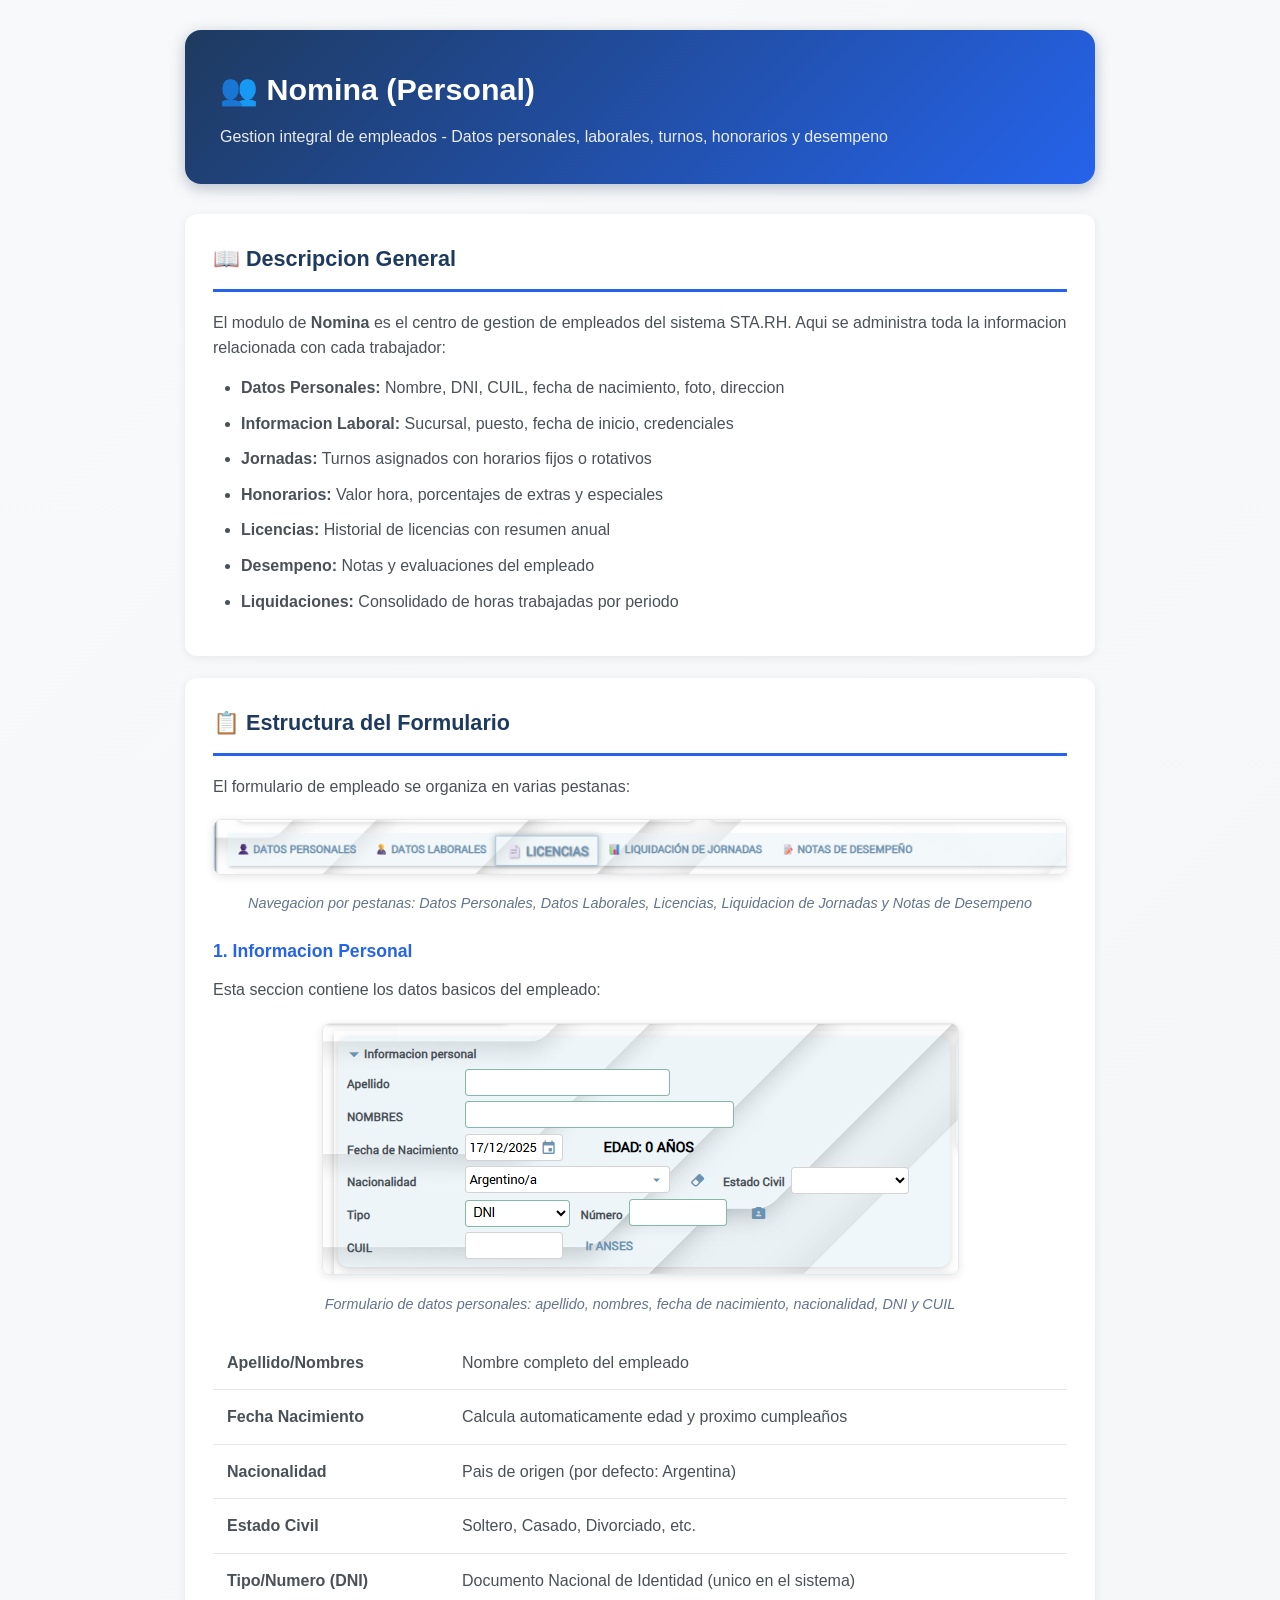
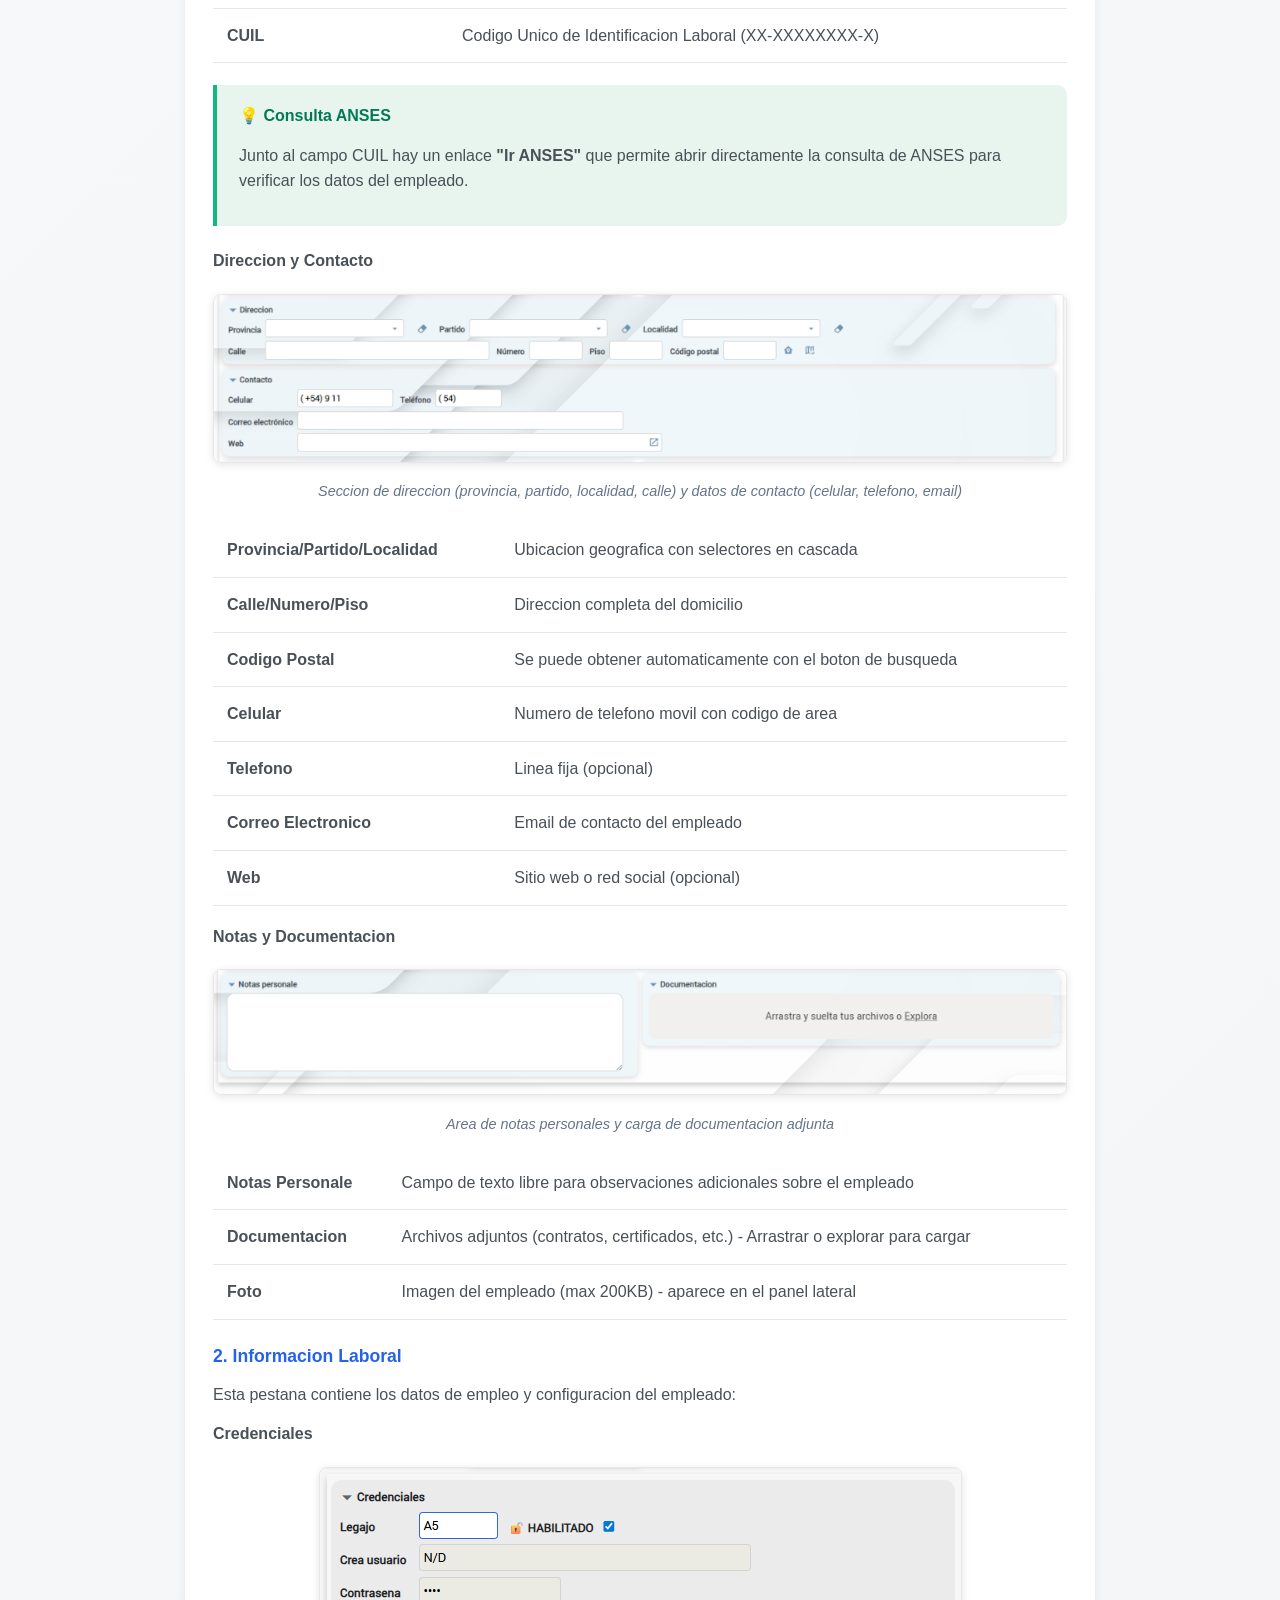
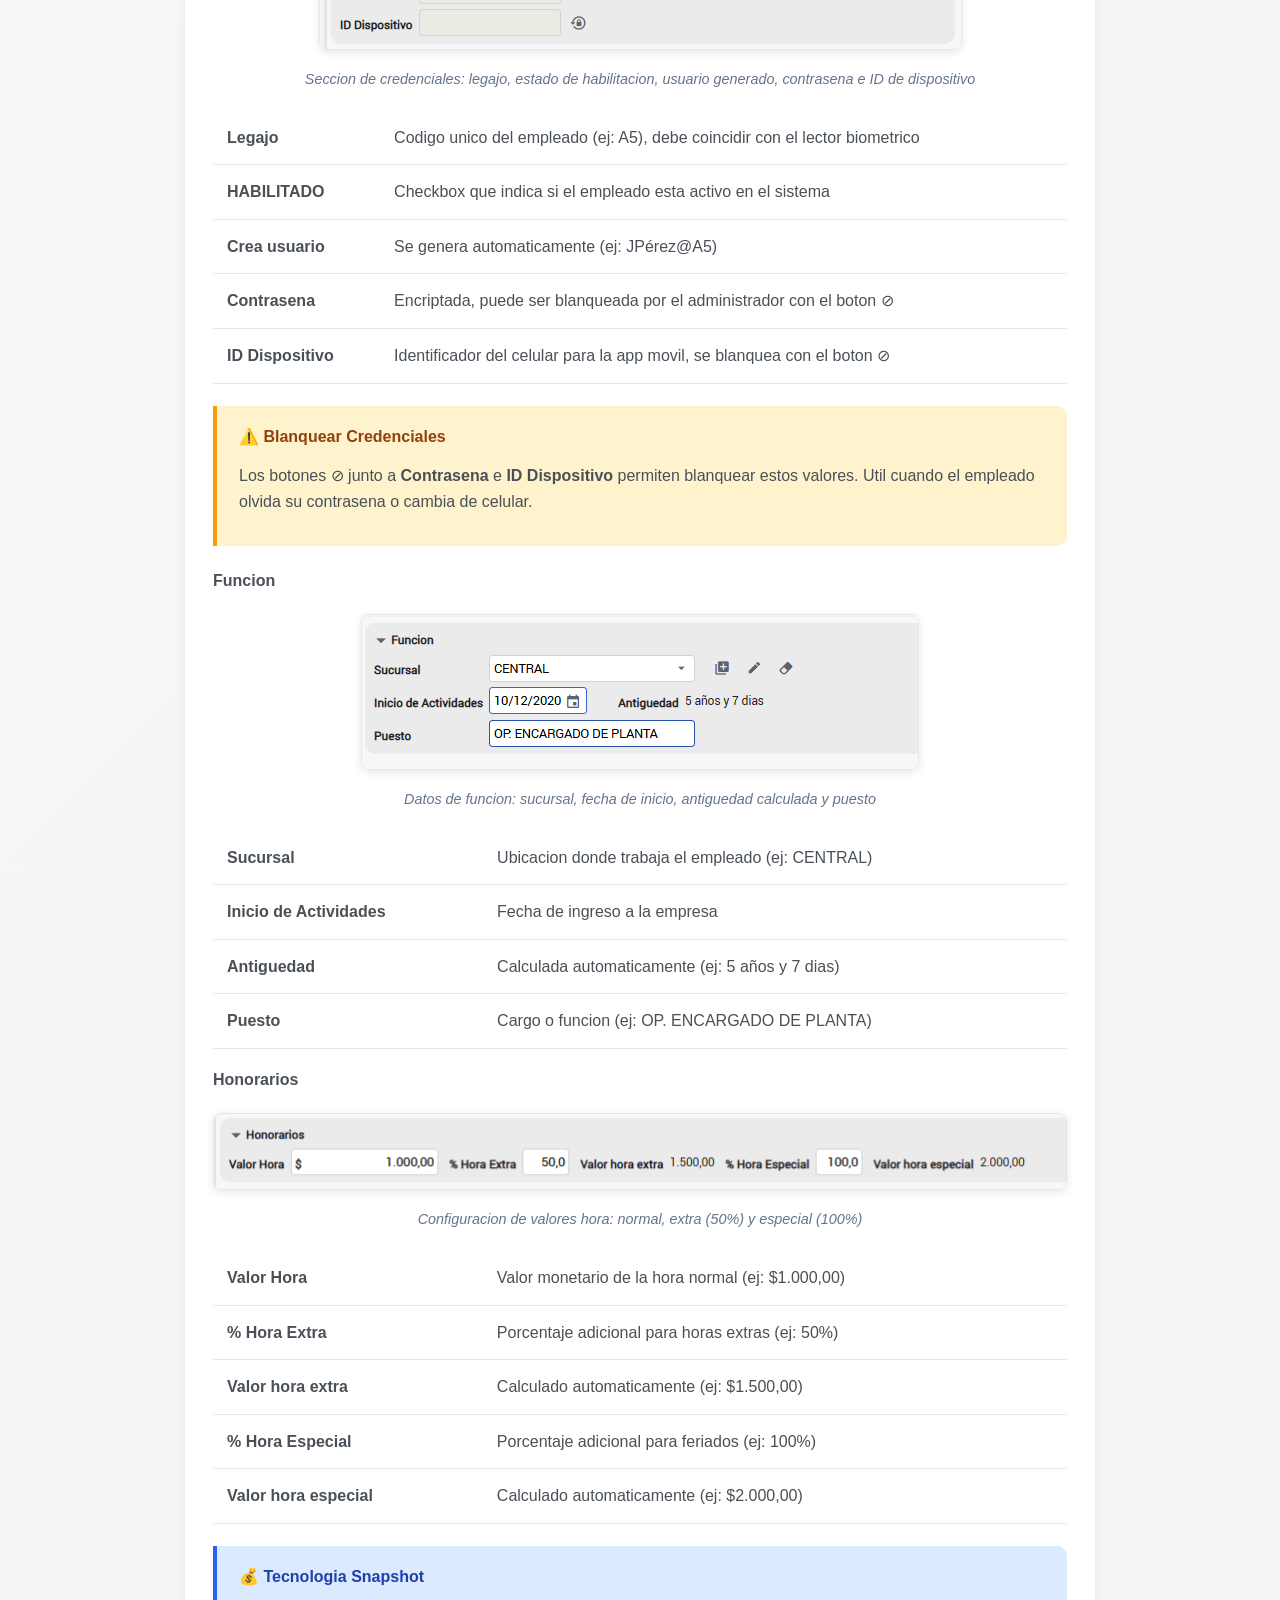
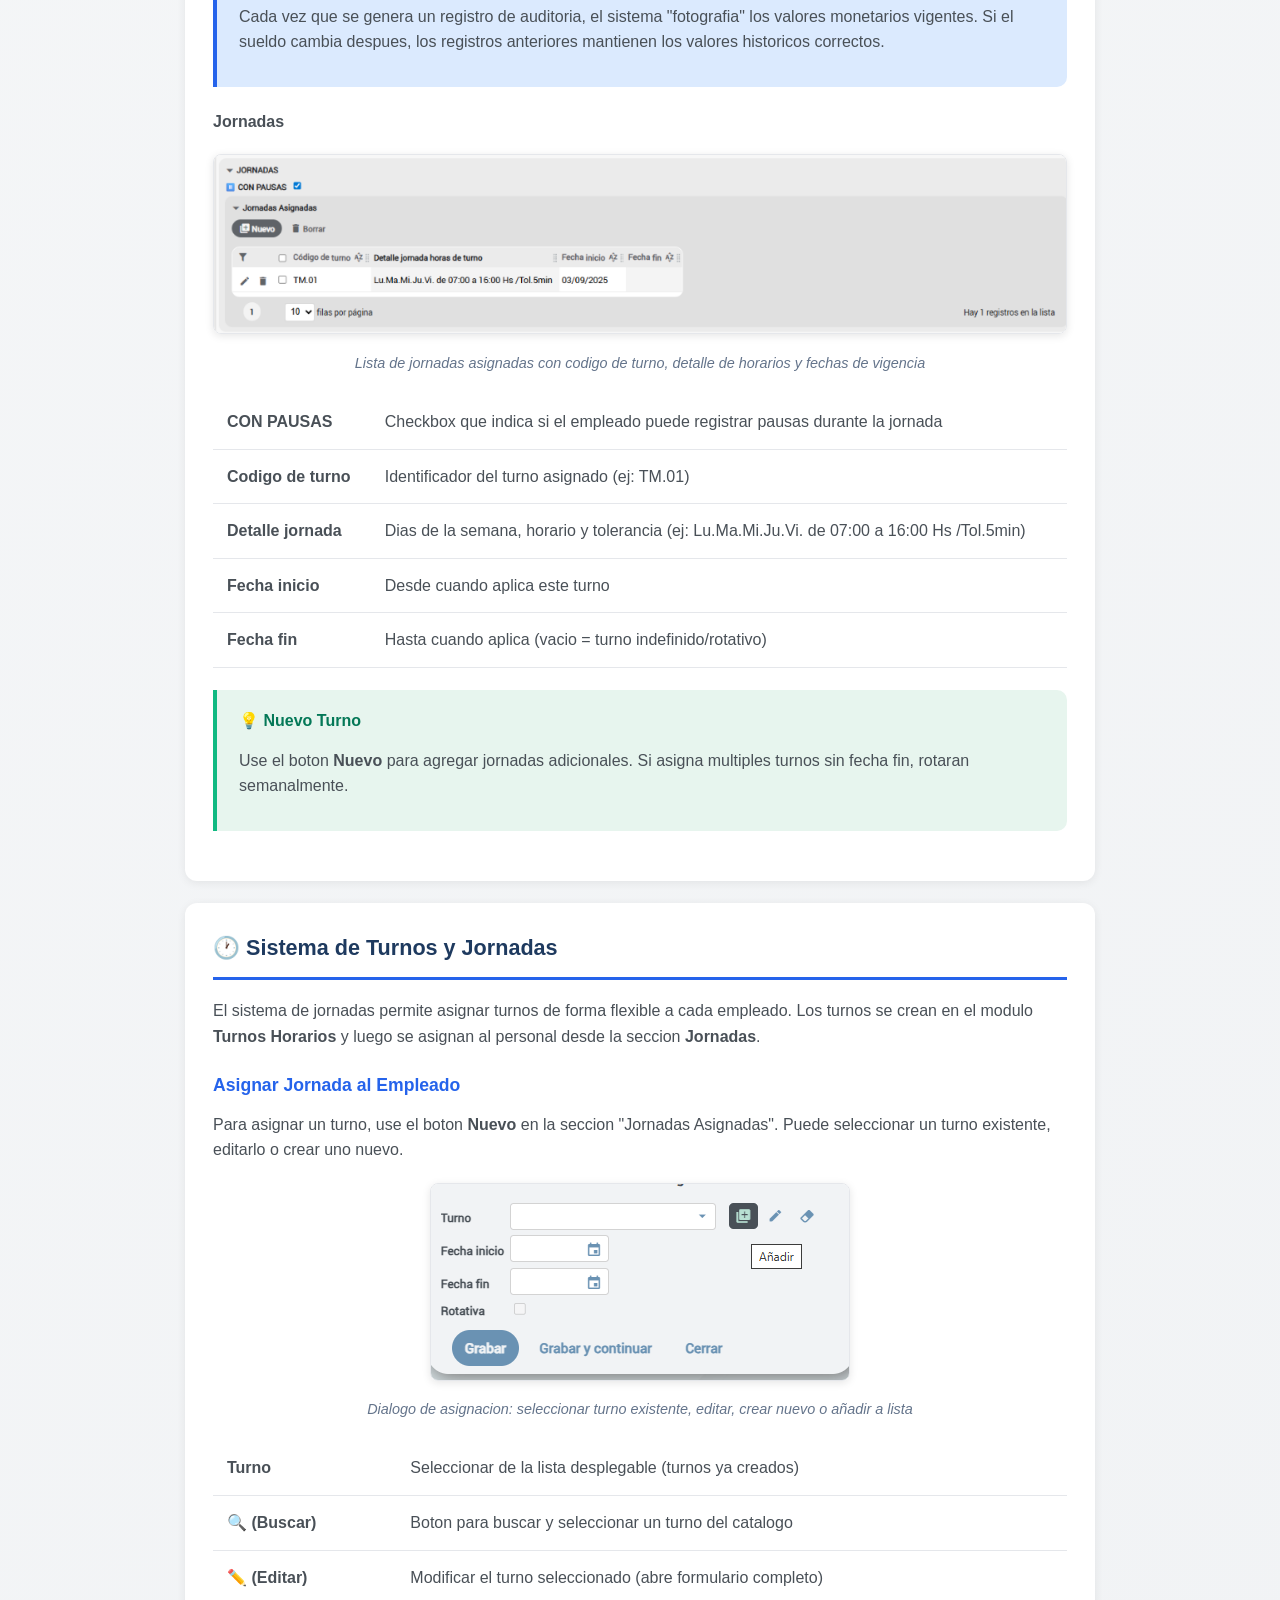
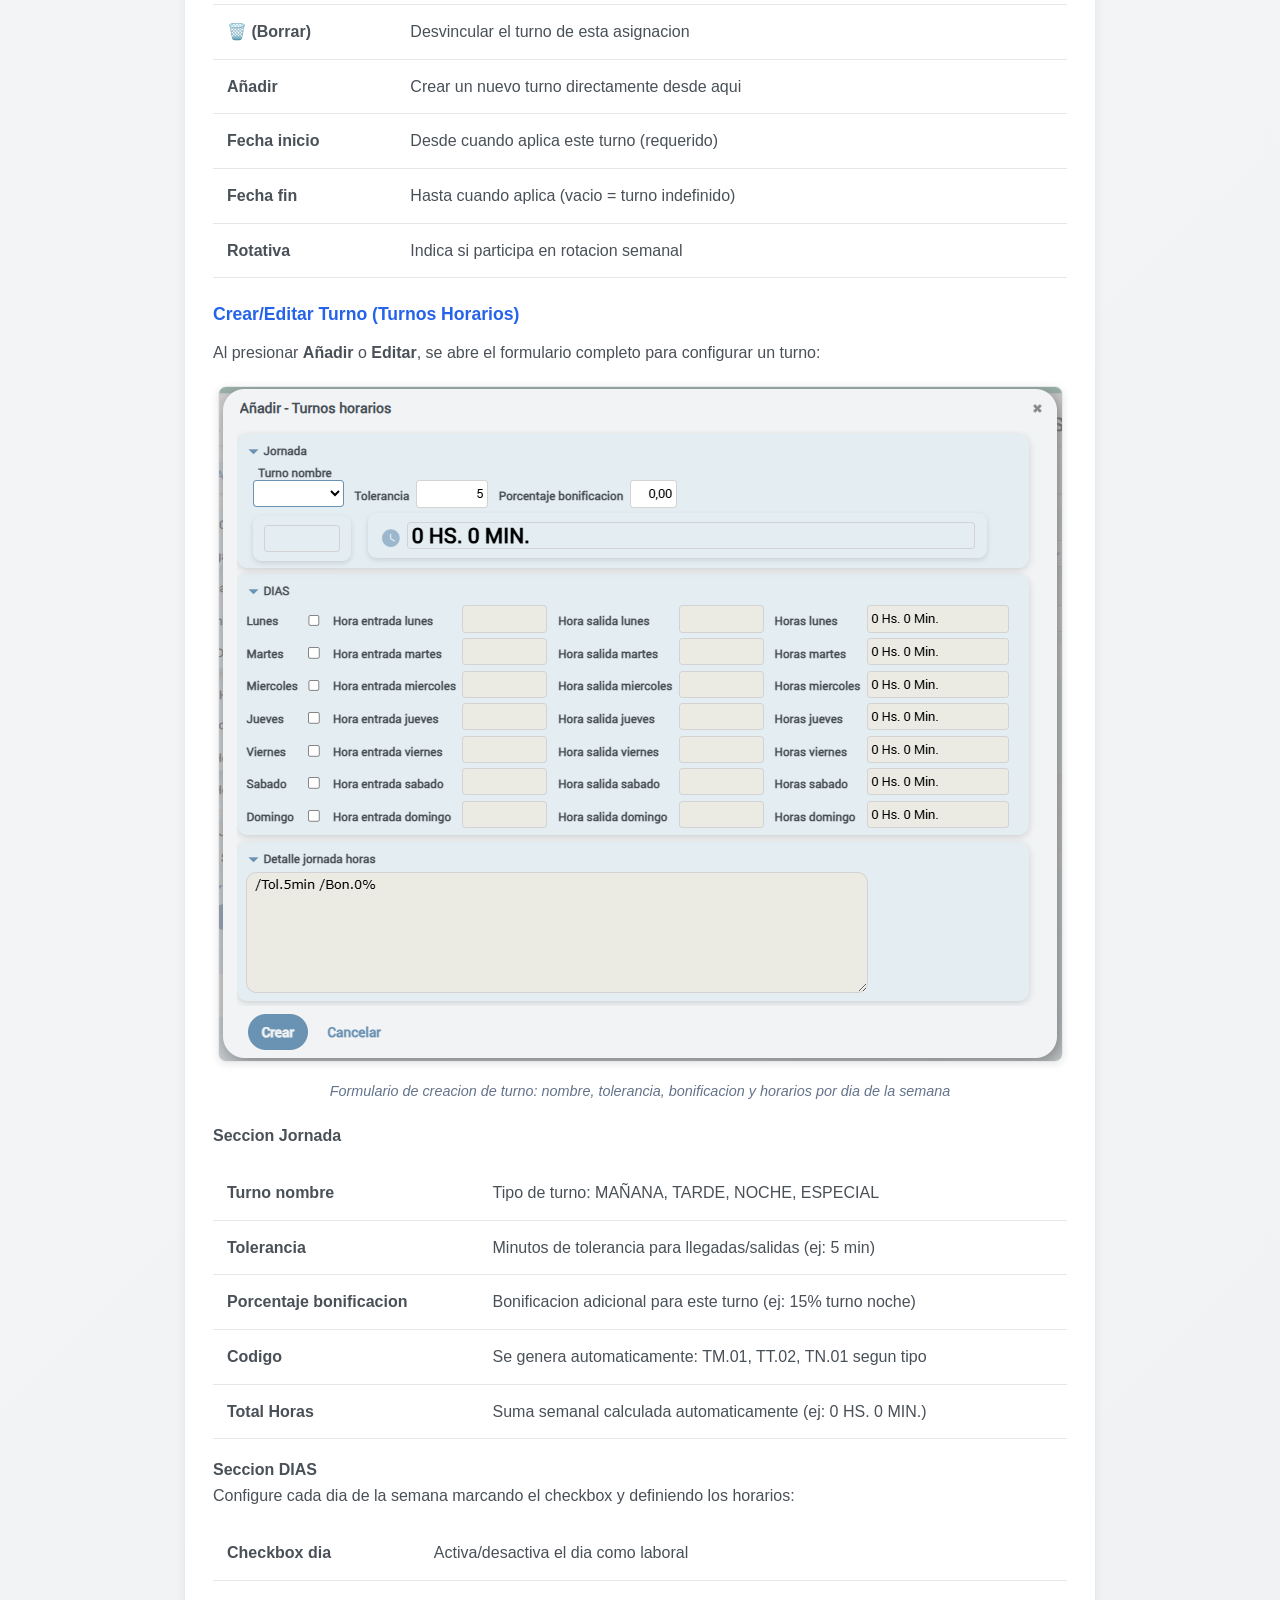
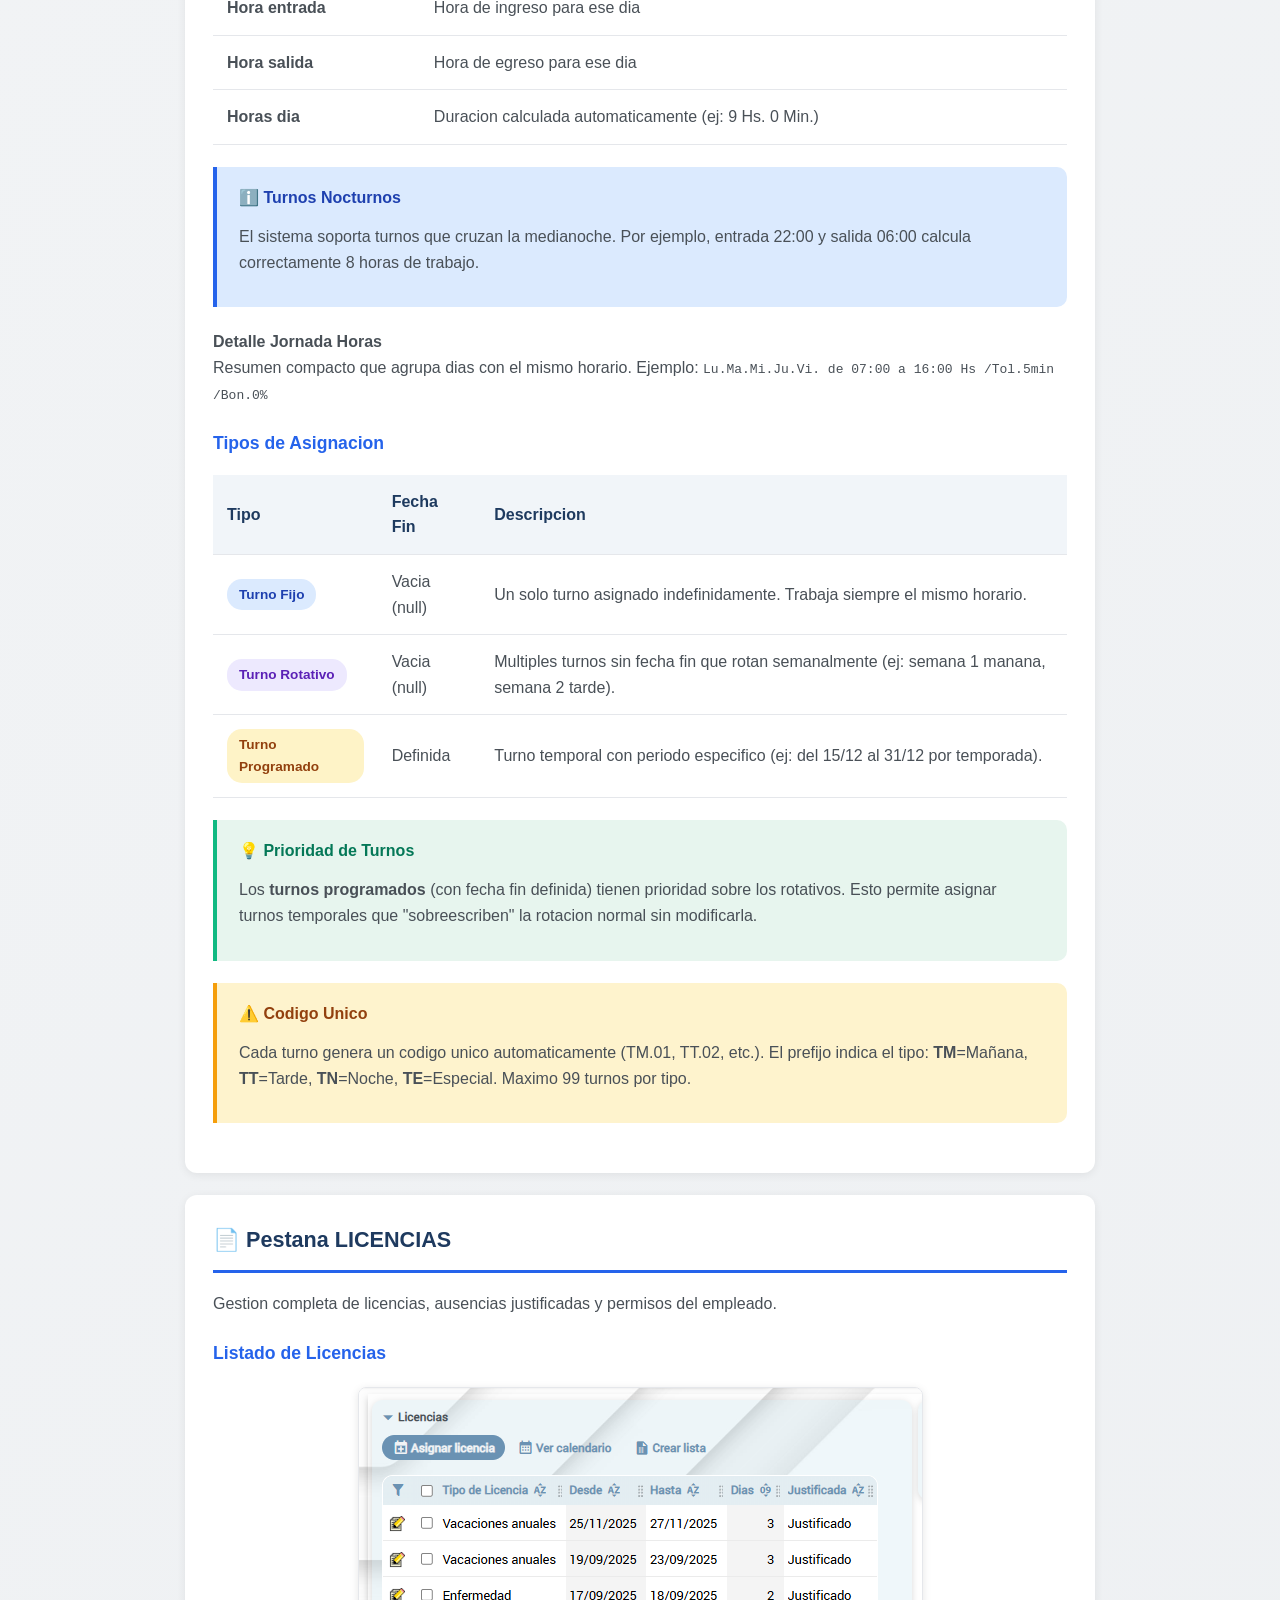
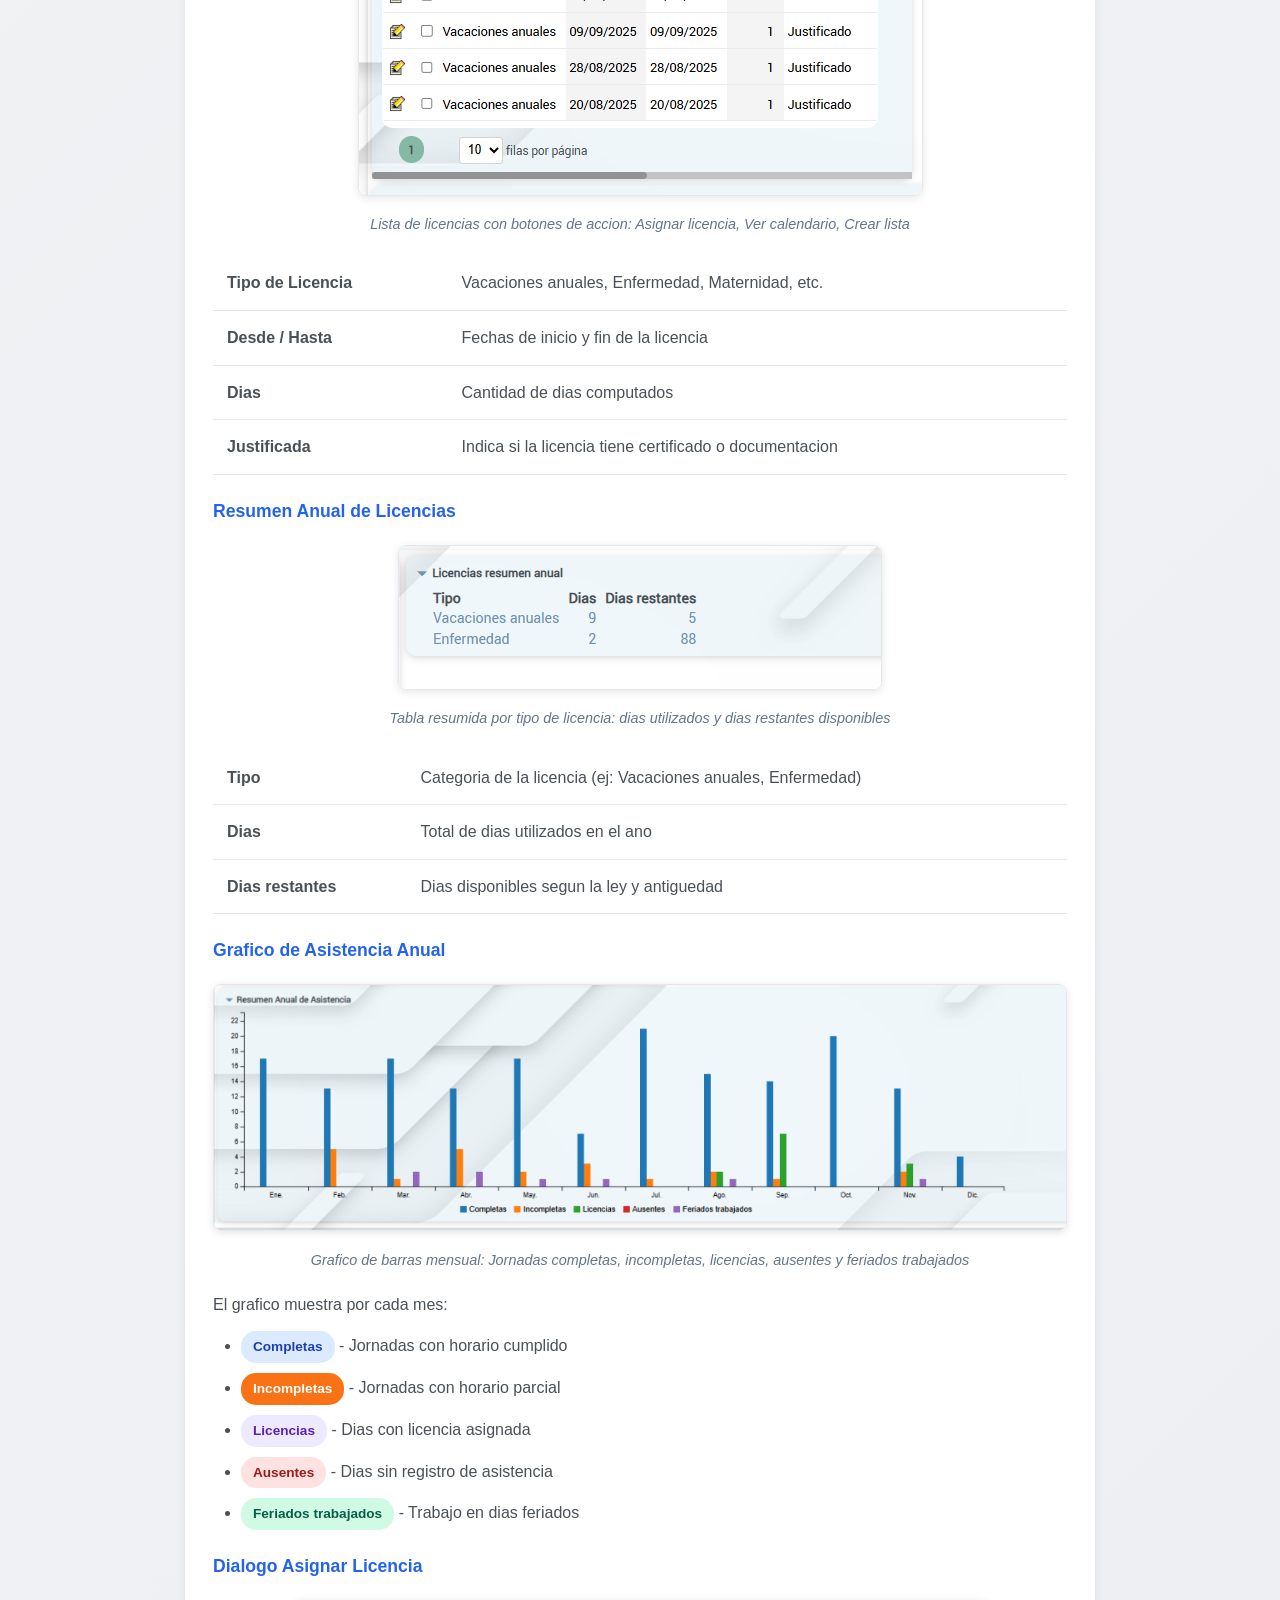
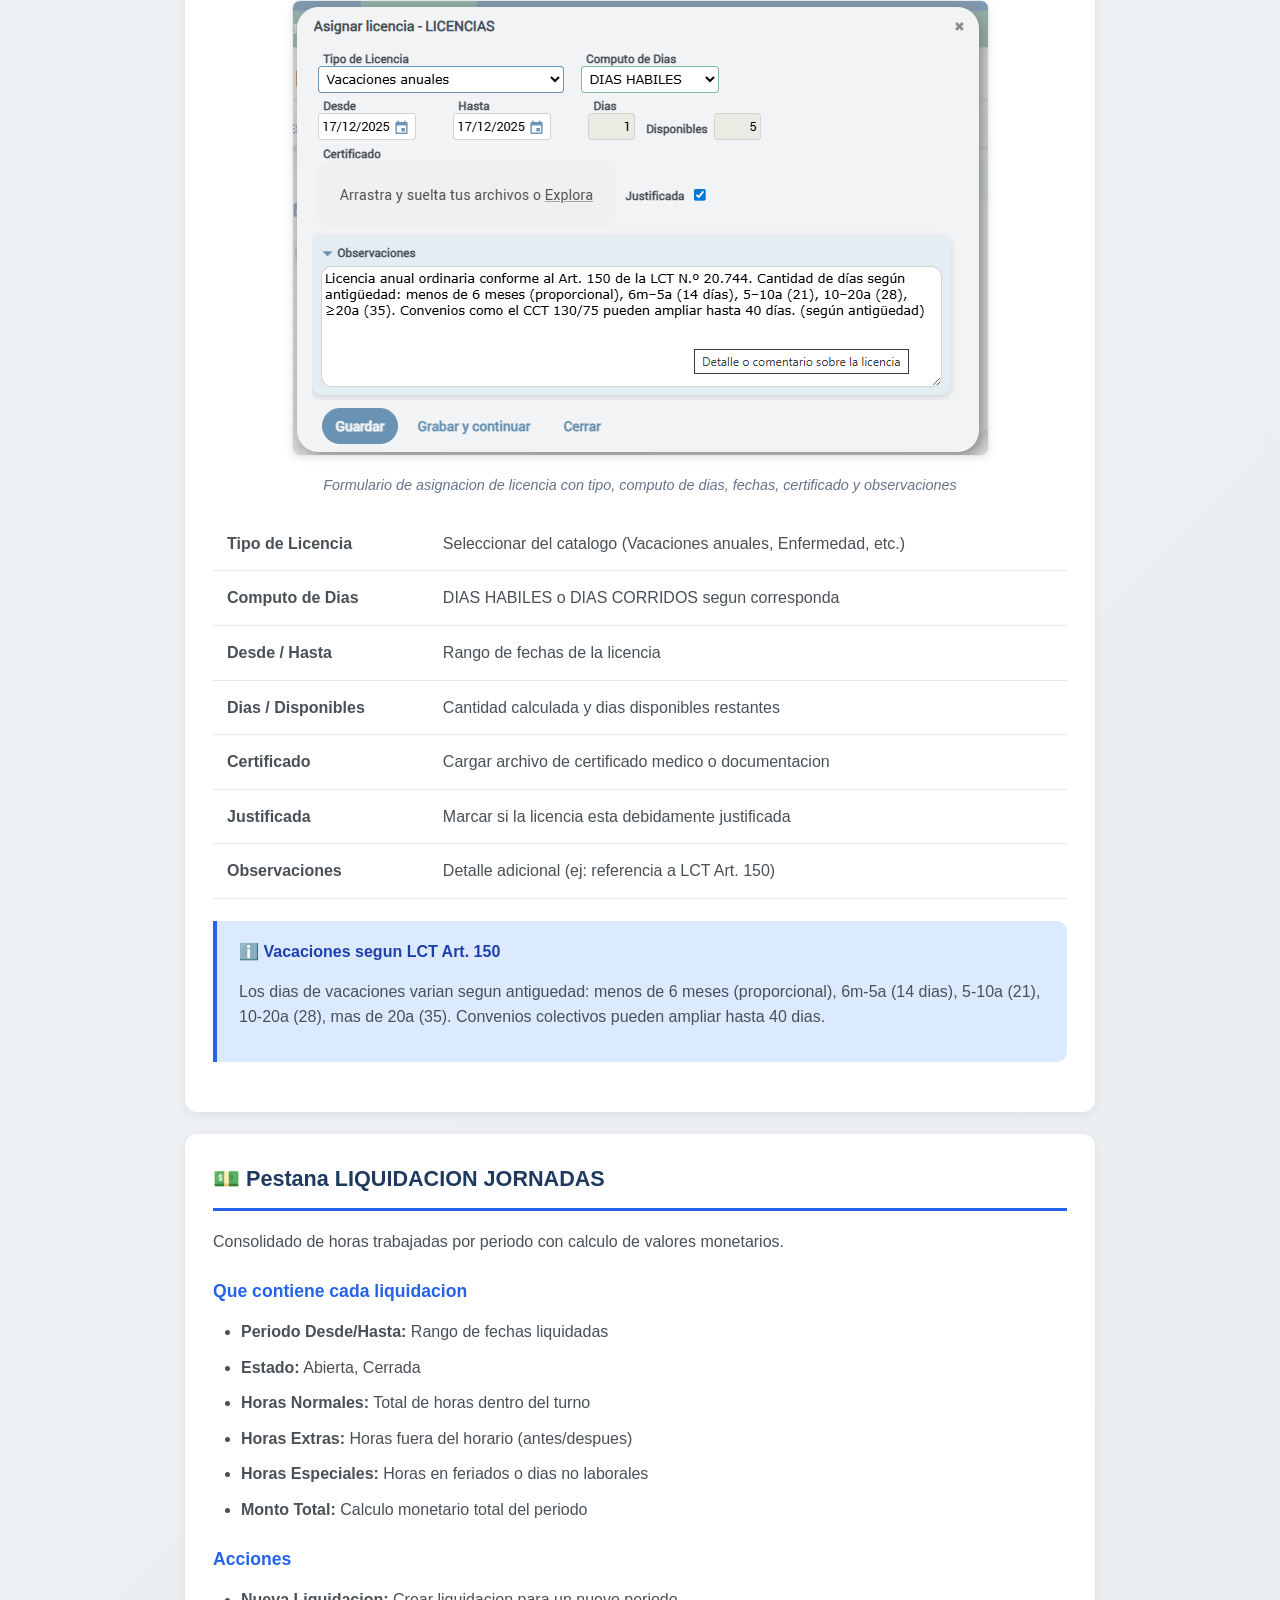
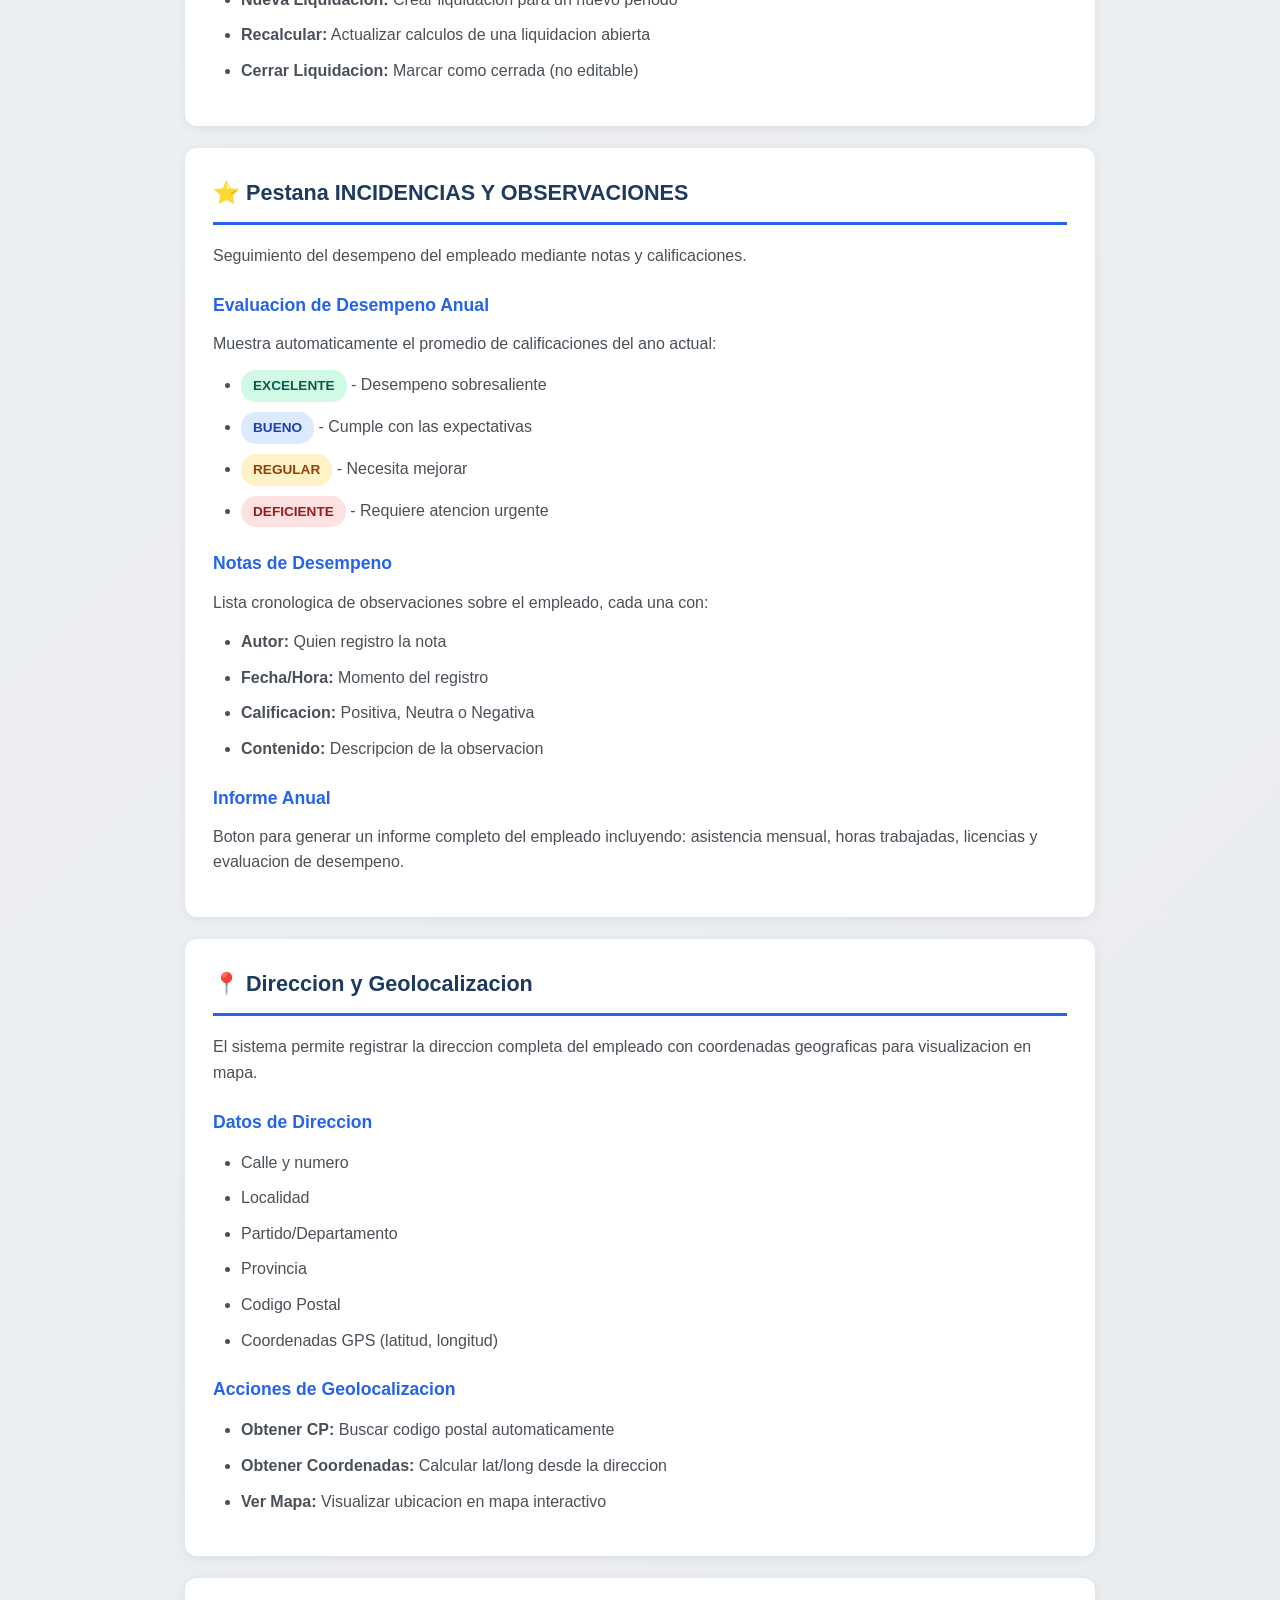
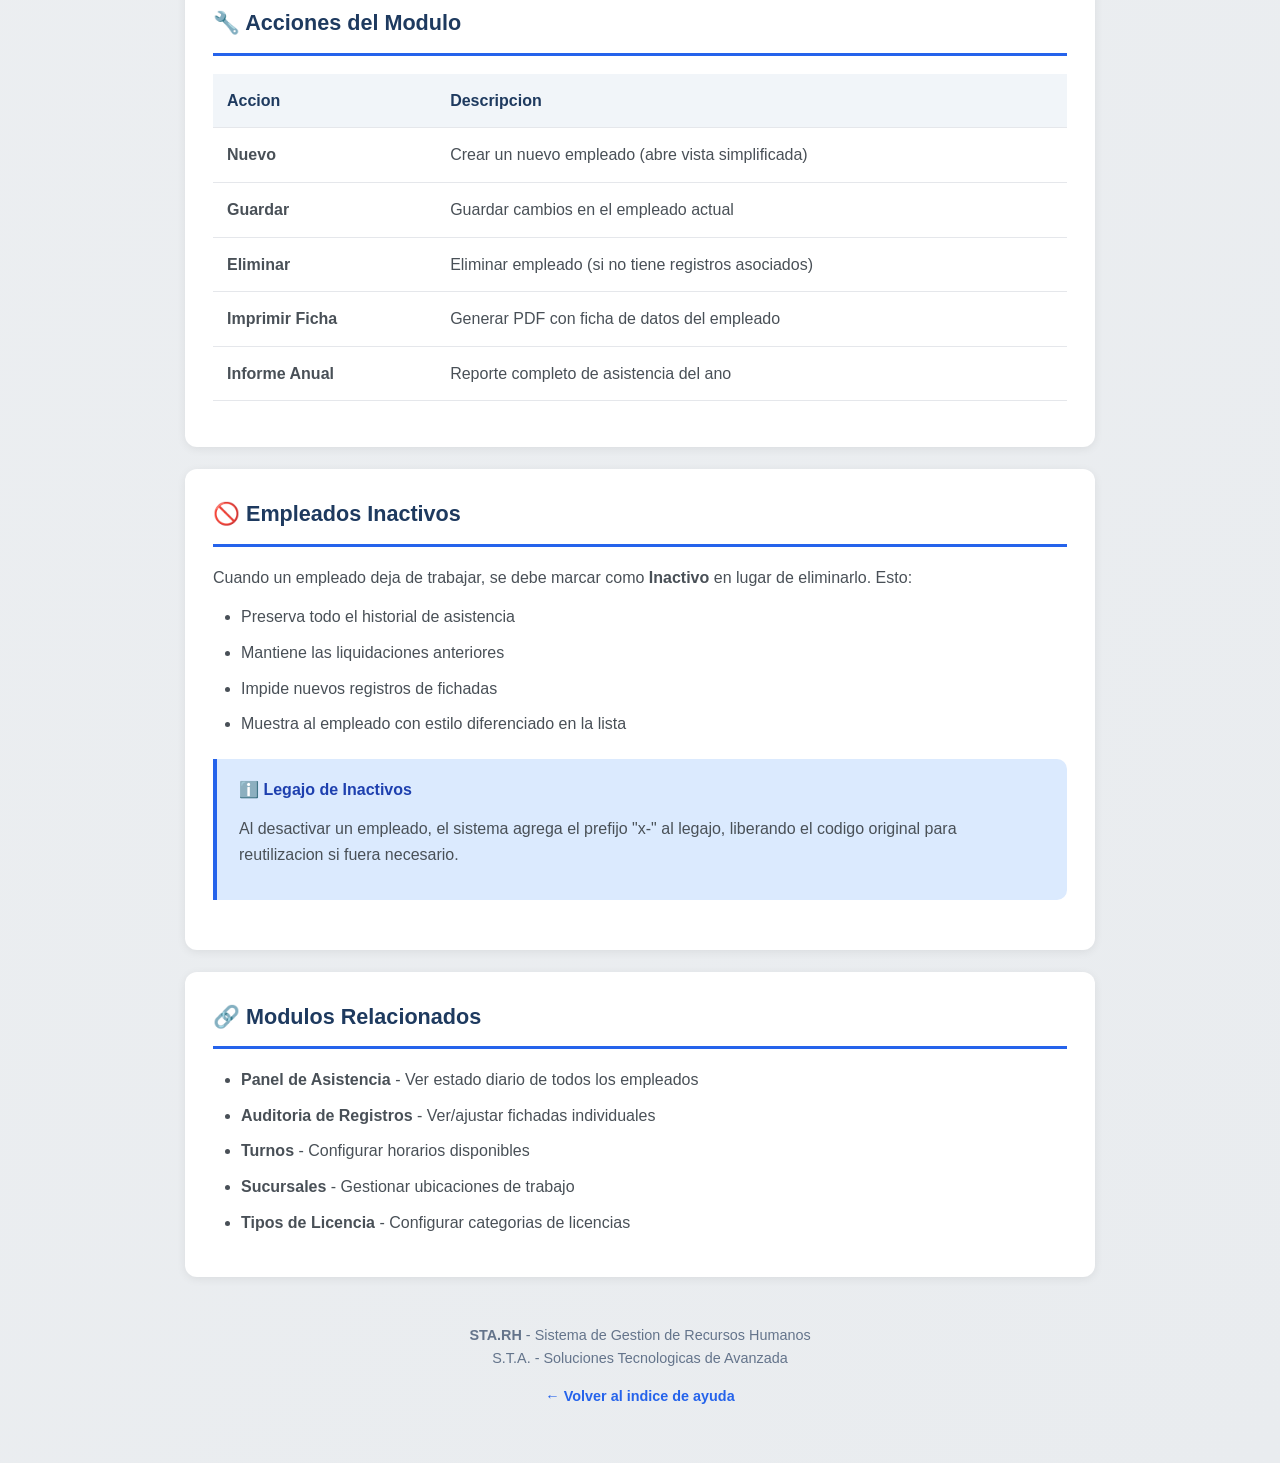
==== commit 36fc06d1: "inportacion inteligente Signed-off-by: mem1979 <mem1979@gmail.com>" ====
--- a/src/main/webapp/help/Personal_es.html
+++ b/src/main/webapp/help/Personal_es.html
@@ -38,6 +38,13 @@
         <section class="section">
             <h2>📋 Estructura del Formulario</h2>
             <p>El formulario de empleado se organiza en varias pestanas:</p>
+
+            <!-- Screenshot: Barra de secciones -->
+            <figure class="screenshot">
+                <img src="img/personal_barra_secciones.png" alt="Barra de secciones del formulario">
+                <figcaption>Navegacion por pestanas: Datos Personales, Datos Laborales, Licencias, Liquidacion de
+                    Jornadas y Notas de Desempeno</figcaption>
+            </figure>
 
             <h3>1. Informacion Personal</h3>
             <p>Esta seccion contiene los datos basicos del empleado:</p>
@@ -315,9 +322,137 @@
 
         <!-- Turnos y Jornadas -->
         <section class="section">
-            <h2>🕐 Sistema de Turnos</h2>
-            <p>
-                El sistema de jornadas permite asignar turnos de forma flexible:
+            <h2>🕐 Sistema de Turnos y Jornadas</h2>
+            <p>
+                El sistema de jornadas permite asignar turnos de forma flexible a cada empleado.
+                Los turnos se crean en el modulo <strong>Turnos Horarios</strong> y luego se asignan
+                al personal desde la seccion <strong>Jornadas</strong>.
+            </p>
+
+            <h3>Asignar Jornada al Empleado</h3>
+            <p>
+                Para asignar un turno, use el boton <strong>Nuevo</strong> en la seccion "Jornadas Asignadas".
+                Puede seleccionar un turno existente, editarlo o crear uno nuevo.
+            </p>
+
+            <!-- Screenshot: Dialogo asignar jornada -->
+            <figure class="screenshot">
+                <img src="img/personal_asignar_jornada.png" alt="Dialogo para asignar jornada">
+                <figcaption>Dialogo de asignacion: seleccionar turno existente, editar, crear nuevo o añadir a lista
+                </figcaption>
+            </figure>
+
+            <table class="data-table">
+                <tbody>
+                    <tr>
+                        <td><strong>Turno</strong></td>
+                        <td>Seleccionar de la lista desplegable (turnos ya creados)</td>
+                    </tr>
+                    <tr>
+                        <td><strong>🔍 (Buscar)</strong></td>
+                        <td>Boton para buscar y seleccionar un turno del catalogo</td>
+                    </tr>
+                    <tr>
+                        <td><strong>✏️ (Editar)</strong></td>
+                        <td>Modificar el turno seleccionado (abre formulario completo)</td>
+                    </tr>
+                    <tr>
+                        <td><strong>🗑️ (Borrar)</strong></td>
+                        <td>Desvincular el turno de esta asignacion</td>
+                    </tr>
+                    <tr>
+                        <td><strong>Añadir</strong></td>
+                        <td>Crear un nuevo turno directamente desde aqui</td>
+                    </tr>
+                    <tr>
+                        <td><strong>Fecha inicio</strong></td>
+                        <td>Desde cuando aplica este turno (requerido)</td>
+                    </tr>
+                    <tr>
+                        <td><strong>Fecha fin</strong></td>
+                        <td>Hasta cuando aplica (vacio = turno indefinido)</td>
+                    </tr>
+                    <tr>
+                        <td><strong>Rotativa</strong></td>
+                        <td>Indica si participa en rotacion semanal</td>
+                    </tr>
+                </tbody>
+            </table>
+
+            <h3>Crear/Editar Turno (Turnos Horarios)</h3>
+            <p>
+                Al presionar <strong>Añadir</strong> o <strong>Editar</strong>, se abre el formulario
+                completo para configurar un turno:
+            </p>
+
+            <!-- Screenshot: Crear turno -->
+            <figure class="screenshot">
+                <img src="img/turnos_crear_horario.png" alt="Formulario para crear turno">
+                <figcaption>Formulario de creacion de turno: nombre, tolerancia, bonificacion y horarios por dia de la
+                    semana</figcaption>
+            </figure>
+
+            <h4>Seccion Jornada</h4>
+            <table class="data-table">
+                <tbody>
+                    <tr>
+                        <td><strong>Turno nombre</strong></td>
+                        <td>Tipo de turno: MAÑANA, TARDE, NOCHE, ESPECIAL</td>
+                    </tr>
+                    <tr>
+                        <td><strong>Tolerancia</strong></td>
+                        <td>Minutos de tolerancia para llegadas/salidas (ej: 5 min)</td>
+                    </tr>
+                    <tr>
+                        <td><strong>Porcentaje bonificacion</strong></td>
+                        <td>Bonificacion adicional para este turno (ej: 15% turno noche)</td>
+                    </tr>
+                    <tr>
+                        <td><strong>Codigo</strong></td>
+                        <td>Se genera automaticamente: TM.01, TT.02, TN.01 segun tipo</td>
+                    </tr>
+                    <tr>
+                        <td><strong>Total Horas</strong></td>
+                        <td>Suma semanal calculada automaticamente (ej: 0 HS. 0 MIN.)</td>
+                    </tr>
+                </tbody>
+            </table>
+
+            <h4>Seccion DIAS</h4>
+            <p>Configure cada dia de la semana marcando el checkbox y definiendo los horarios:</p>
+            <table class="data-table">
+                <tbody>
+                    <tr>
+                        <td><strong>Checkbox dia</strong></td>
+                        <td>Activa/desactiva el dia como laboral</td>
+                    </tr>
+                    <tr>
+                        <td><strong>Hora entrada</strong></td>
+                        <td>Hora de ingreso para ese dia</td>
+                    </tr>
+                    <tr>
+                        <td><strong>Hora salida</strong></td>
+                        <td>Hora de egreso para ese dia</td>
+                    </tr>
+                    <tr>
+                        <td><strong>Horas dia</strong></td>
+                        <td>Duracion calculada automaticamente (ej: 9 Hs. 0 Min.)</td>
+                    </tr>
+                </tbody>
+            </table>
+
+            <div class="info">
+                <p class="info-title">ℹ️ Turnos Nocturnos</p>
+                <p>
+                    El sistema soporta turnos que cruzan la medianoche. Por ejemplo, entrada 22:00 y
+                    salida 06:00 calcula correctamente 8 horas de trabajo.
+                </p>
+            </div>
+
+            <h4>Detalle Jornada Horas</h4>
+            <p>
+                Resumen compacto que agrupa dias con el mismo horario. Ejemplo:
+                <code>Lu.Ma.Mi.Ju.Vi. de 07:00 a 16:00 Hs /Tol.5min /Bon.0%</code>
             </p>
 
             <h3>Tipos de Asignacion</h3>
@@ -325,25 +460,26 @@
                 <thead>
                     <tr>
                         <th>Tipo</th>
+                        <th>Fecha Fin</th>
                         <th>Descripcion</th>
-                        <th>Ejemplo</th>
                     </tr>
                 </thead>
                 <tbody>
                     <tr>
                         <td><span class="status-badge status-blue">Turno Fijo</span></td>
-                        <td>Un solo turno con fecha inicio, sin fecha fin</td>
-                        <td>Empleado trabaja siempre de 8:00 a 17:00</td>
+                        <td>Vacia (null)</td>
+                        <td>Un solo turno asignado indefinidamente. Trabaja siempre el mismo horario.</td>
                     </tr>
                     <tr>
                         <td><span class="status-badge status-purple">Turno Rotativo</span></td>
-                        <td>Multiples turnos sin fecha fin, rotan semanalmente</td>
-                        <td>Semana 1: Manana, Semana 2: Tarde, Semana 3: Noche</td>
+                        <td>Vacia (null)</td>
+                        <td>Multiples turnos sin fecha fin que rotan semanalmente (ej: semana 1 manana, semana 2 tarde).
+                        </td>
                     </tr>
                     <tr>
                         <td><span class="status-badge status-yellow">Turno Programado</span></td>
-                        <td>Turno con fecha inicio Y fecha fin</td>
-                        <td>Turno especial del 15/12 al 31/12 por navidad</td>
+                        <td>Definida</td>
+                        <td>Turno temporal con periodo especifico (ej: del 15/12 al 31/12 por temporada).</td>
                     </tr>
                 </tbody>
             </table>
@@ -351,10 +487,20 @@
             <div class="tip">
                 <p class="tip-title">💡 Prioridad de Turnos</p>
                 <p>
-                    Los <strong>turnos programados</strong> (con fecha fin) tienen prioridad sobre los rotativos.
-                    Esto permite asignar turnos temporales que "sobreescriben" la rotacion normal.
+                    Los <strong>turnos programados</strong> (con fecha fin definida) tienen prioridad sobre los
+                    rotativos.
+                    Esto permite asignar turnos temporales que "sobreescriben" la rotacion normal sin modificarla.
                 </p>
             </div>
+
+            <div class="warning">
+                <p class="warning-title">⚠️ Codigo Unico</p>
+                <p>
+                    Cada turno genera un codigo unico automaticamente (TM.01, TT.02, etc.).
+                    El prefijo indica el tipo: <strong>TM</strong>=Mañana, <strong>TT</strong>=Tarde,
+                    <strong>TN</strong>=Noche, <strong>TE</strong>=Especial. Maximo 99 turnos por tipo.
+                </p>
+            </div>
         </section>
 
         <!-- Licencias -->
@@ -365,36 +511,130 @@
             </p>
 
             <h3>Listado de Licencias</h3>
-            <p>Muestra todas las licencias del ano actual con:</p>
-            <ul>
-                <li><strong>Tipo:</strong> Vacaciones, Enfermedad, Maternidad, etc.</li>
-                <li><strong>Fecha Inicio/Fin:</strong> Periodo de la licencia</li>
-                <li><strong>Dias:</strong> Cantidad de dias de la licencia</li>
-                <li><strong>Justificado:</strong> Si tiene certificado o documentacion</li>
-            </ul>
-
-            <h3>Resumen Anual</h3>
-            <p>
-                Tabla resumida que muestra por cada tipo de licencia:
-            </p>
-            <ul>
-                <li>Total de dias utilizados en el ano</li>
-                <li>Dias restantes disponibles</li>
-            </ul>
-
-            <h3>Grafico Anual</h3>
-            <p>
-                Visualizacion grafica de las licencias tomadas durante el ano,
-                permitiendo identificar patrones y tendencias.
-            </p>
-
-            <h3>Acciones Disponibles</h3>
-            <ul>
-                <li><strong>Asignar Licencia:</strong> Crear nueva licencia para el empleado</li>
-                <li><strong>Ver Calendario:</strong> Visualizar licencias en formato calendario</li>
-                <li><strong>Crear Lista:</strong> Generar PDF con el listado de licencias</li>
-                <li><strong>Imprimir Constancia:</strong> Generar constancia individual de licencia</li>
-            </ul>
+
+            <!-- Screenshot: Lista de licencias -->
+            <figure class="screenshot">
+                <img src="img/personal_licencias_lista.png" alt="Lista de licencias del empleado">
+                <figcaption>Lista de licencias con botones de accion: Asignar licencia, Ver calendario, Crear lista
+                </figcaption>
+            </figure>
+
+            <table class="data-table">
+                <tbody>
+                    <tr>
+                        <td><strong>Tipo de Licencia</strong></td>
+                        <td>Vacaciones anuales, Enfermedad, Maternidad, etc.</td>
+                    </tr>
+                    <tr>
+                        <td><strong>Desde / Hasta</strong></td>
+                        <td>Fechas de inicio y fin de la licencia</td>
+                    </tr>
+                    <tr>
+                        <td><strong>Dias</strong></td>
+                        <td>Cantidad de dias computados</td>
+                    </tr>
+                    <tr>
+                        <td><strong>Justificada</strong></td>
+                        <td>Indica si la licencia tiene certificado o documentacion</td>
+                    </tr>
+                </tbody>
+            </table>
+
+            <h3>Resumen Anual de Licencias</h3>
+
+            <!-- Screenshot: Resumen anual -->
+            <figure class="screenshot">
+                <img src="img/personal_licencias_resumen.png" alt="Resumen anual de licencias">
+                <figcaption>Tabla resumida por tipo de licencia: dias utilizados y dias restantes disponibles
+                </figcaption>
+            </figure>
+
+            <table class="data-table">
+                <tbody>
+                    <tr>
+                        <td><strong>Tipo</strong></td>
+                        <td>Categoria de la licencia (ej: Vacaciones anuales, Enfermedad)</td>
+                    </tr>
+                    <tr>
+                        <td><strong>Dias</strong></td>
+                        <td>Total de dias utilizados en el ano</td>
+                    </tr>
+                    <tr>
+                        <td><strong>Dias restantes</strong></td>
+                        <td>Dias disponibles segun la ley y antiguedad</td>
+                    </tr>
+                </tbody>
+            </table>
+
+            <h3>Grafico de Asistencia Anual</h3>
+
+            <!-- Screenshot: Grafico anual -->
+            <figure class="screenshot">
+                <img src="img/personal_resumen_anual.png" alt="Grafico de resumen anual de asistencia">
+                <figcaption>Grafico de barras mensual: Jornadas completas, incompletas, licencias, ausentes y feriados
+                    trabajados</figcaption>
+            </figure>
+
+            <p>El grafico muestra por cada mes:</p>
+            <ul>
+                <li><span class="status-badge status-blue">Completas</span> - Jornadas con horario cumplido</li>
+                <li><span class="status-badge" style="background:#f97316;color:white">Incompletas</span> - Jornadas con
+                    horario parcial</li>
+                <li><span class="status-badge status-purple">Licencias</span> - Dias con licencia asignada</li>
+                <li><span class="status-badge status-red">Ausentes</span> - Dias sin registro de asistencia</li>
+                <li><span class="status-badge status-green">Feriados trabajados</span> - Trabajo en dias feriados</li>
+            </ul>
+
+            <h3>Dialogo Asignar Licencia</h3>
+
+            <!-- Screenshot: Asignar licencia -->
+            <figure class="screenshot">
+                <img src="img/personal_asignar_licencia.png" alt="Dialogo para asignar licencia">
+                <figcaption>Formulario de asignacion de licencia con tipo, computo de dias, fechas, certificado y
+                    observaciones</figcaption>
+            </figure>
+
+            <table class="data-table">
+                <tbody>
+                    <tr>
+                        <td><strong>Tipo de Licencia</strong></td>
+                        <td>Seleccionar del catalogo (Vacaciones anuales, Enfermedad, etc.)</td>
+                    </tr>
+                    <tr>
+                        <td><strong>Computo de Dias</strong></td>
+                        <td>DIAS HABILES o DIAS CORRIDOS segun corresponda</td>
+                    </tr>
+                    <tr>
+                        <td><strong>Desde / Hasta</strong></td>
+                        <td>Rango de fechas de la licencia</td>
+                    </tr>
+                    <tr>
+                        <td><strong>Dias / Disponibles</strong></td>
+                        <td>Cantidad calculada y dias disponibles restantes</td>
+                    </tr>
+                    <tr>
+                        <td><strong>Certificado</strong></td>
+                        <td>Cargar archivo de certificado medico o documentacion</td>
+                    </tr>
+                    <tr>
+                        <td><strong>Justificada</strong></td>
+                        <td>Marcar si la licencia esta debidamente justificada</td>
+                    </tr>
+                    <tr>
+                        <td><strong>Observaciones</strong></td>
+                        <td>Detalle adicional (ej: referencia a LCT Art. 150)</td>
+                    </tr>
+                </tbody>
+            </table>
+
+            <div class="info">
+                <p class="info-title">ℹ️ Vacaciones segun LCT Art. 150</p>
+                <p>
+                    Los dias de vacaciones varian segun antiguedad: menos de 6 meses (proporcional),
+                    6m-5a (14 dias), 5-10a (21), 10-20a (28), mas de 20a (35).
+                    Convenios colectivos pueden ampliar hasta 40 dias.
+                </p>
+            </div>
         </section>
 
         <!-- Liquidacion -->
